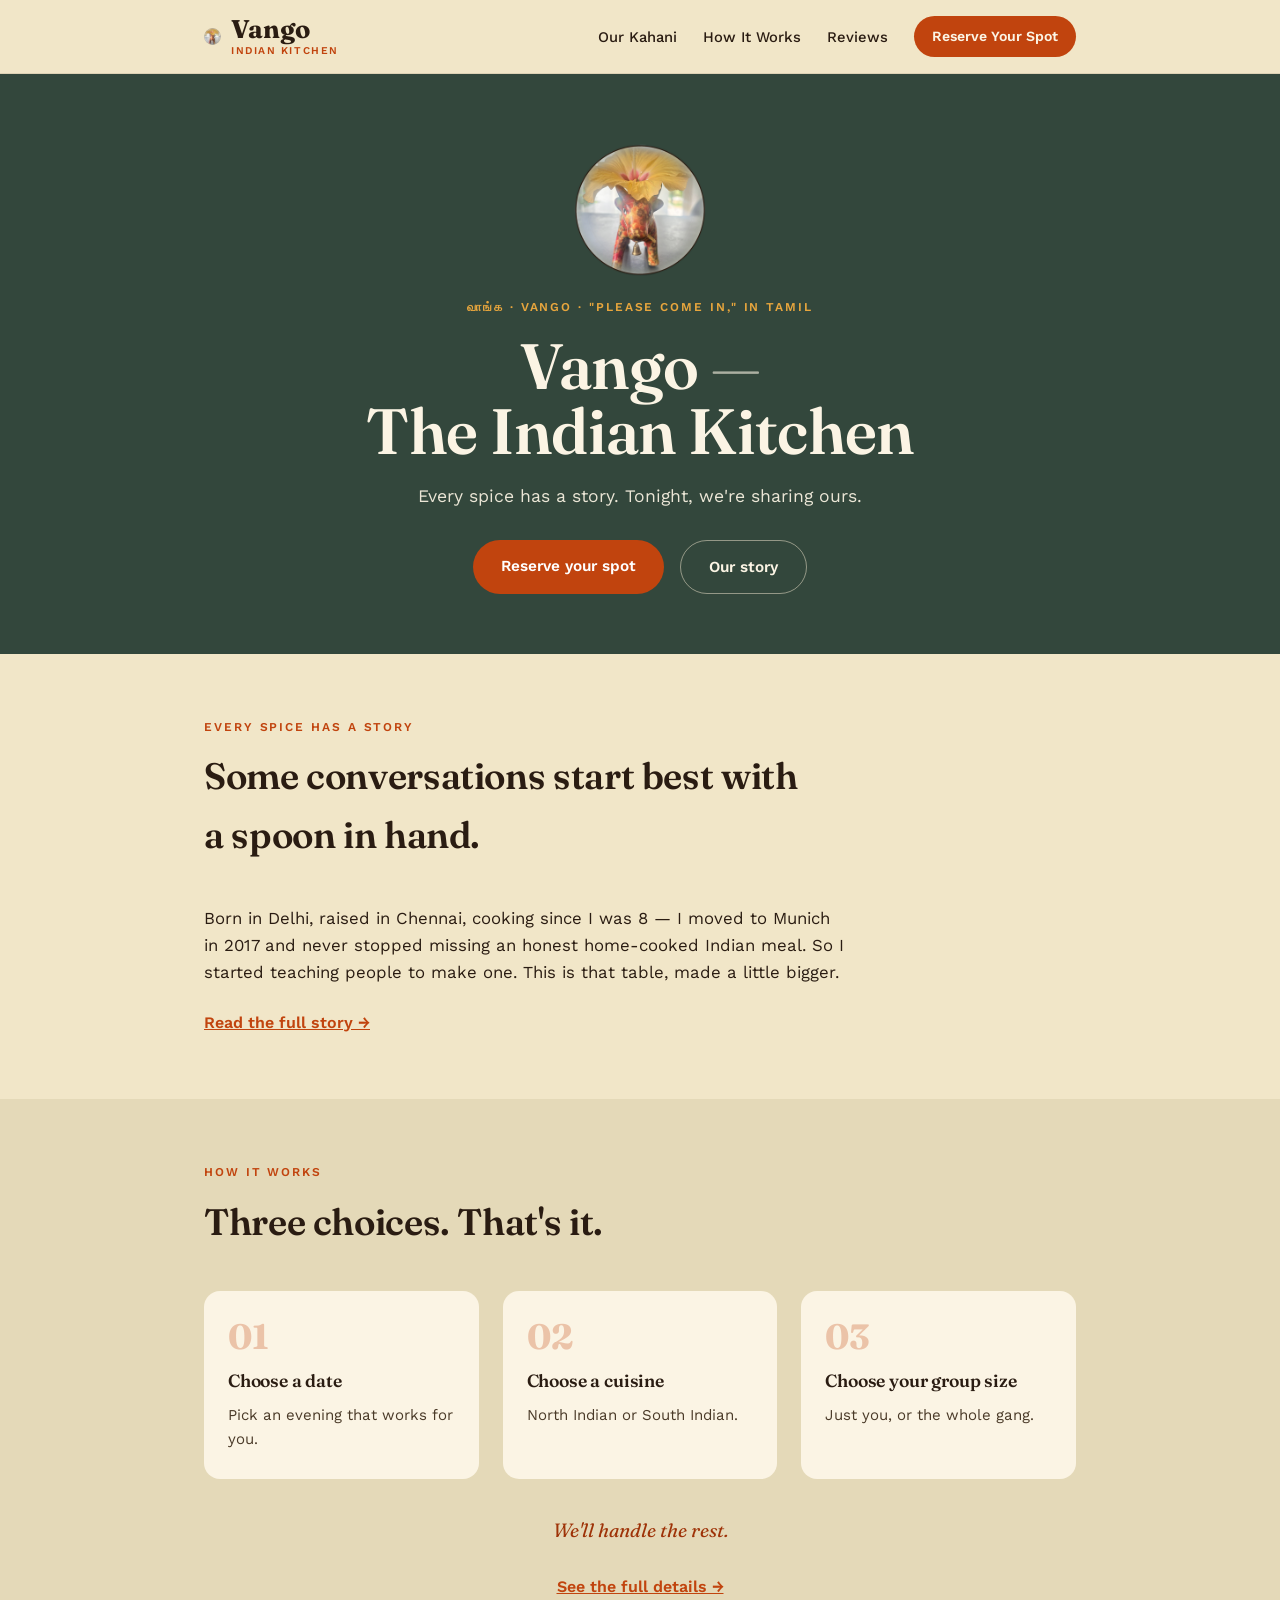
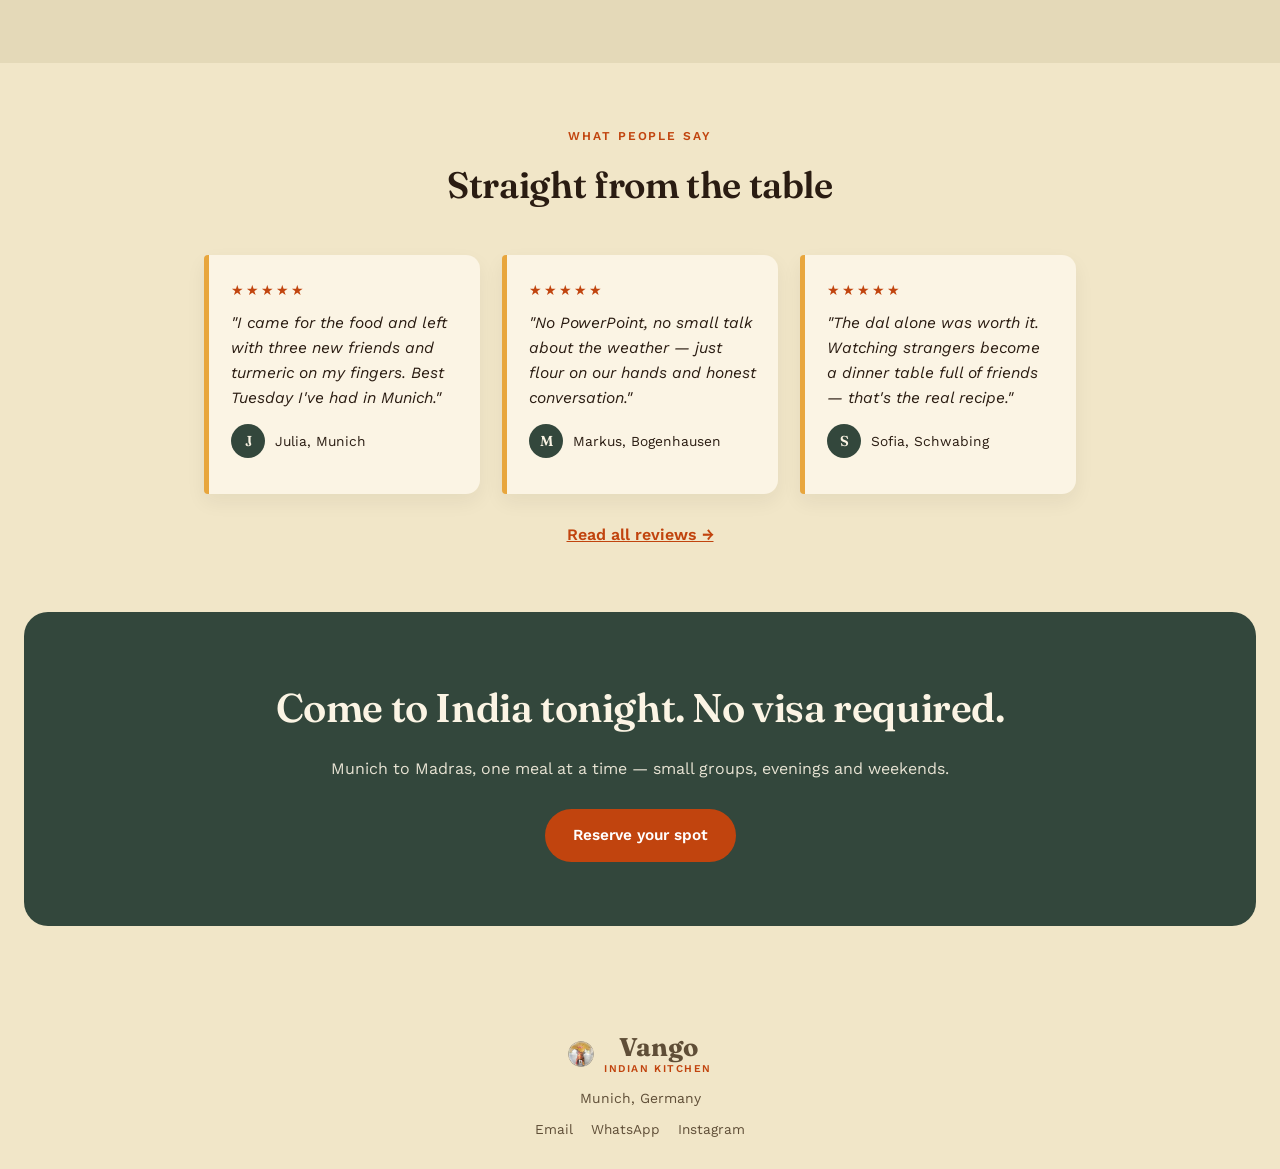
==== index.html @ e139f117 "Add files via upload" ====
<!DOCTYPE html>
<html lang="en">
<head>
<meta charset="UTF-8">
<meta name="viewport" content="width=device-width, initial-scale=1.0">
<title>Vango — The Indian Kitchen — Indian Cooking Workshops in Munich</title>
<meta name="description" content="Vango — The Indian Kitchen. A 3-4 course North or South Indian cooking workshop in Munich. Every spice has a story. Tonight, we're sharing ours.">
<link rel="preconnect" href="https://fonts.googleapis.com">
<link href="https://fonts.googleapis.com/css2?family=Fraunces:opsz,wght@9..144,300;9..144,500;9..144,600;9..144,700&family=Work+Sans:wght@400;500;600;700&display=swap" rel="stylesheet">
<link rel="stylesheet" href="style.css?v=3">
<style>
  .home-hero{background:var(--curry); color:var(--cream-soft); padding:70px 0 60px; text-align:center;}
  .home-hero .logo-mark{width:132px; height:132px; margin:0 auto 22px; border-radius:50%; object-fit:cover;}
  .home-hero h1{font-size:clamp(2.4rem,6vw,4rem); margin:16px 0 18px; line-height:1.02;}
  .home-hero h1 em{color:var(--marigold); font-style:normal;}
  .home-hero p.sub{max-width:520px; margin:0 auto 30px; font-size:1.1rem; opacity:0.92;}
  .home-hero .hero-ctas{display:flex; gap:16px; justify-content:center; flex-wrap:wrap;}
  .stat-line{display:flex; gap:0; justify-content:center; margin-top:44px; flex-wrap:wrap;}
</style>
</head>
<body>

<header>
  <nav class="wrap">
    <a href="index.html" class="logo">
      <img src="amuchi-logo.png?v=3" alt="Vango logo — Amuchi" style="width:17px;height:17px;border-radius:50%;object-fit:cover;display:block;">
      <span class="logo-text">Vango<em>Indian Kitchen</em></span>
    </a>
    <button class="menu-toggle" aria-label="Toggle menu">☰</button>
    <div class="nav-links">
      <ul>
        <li><a href="our-kahani.html">Our Kahani</a></li>
        <li><a href="how-it-works.html">How It Works</a></li>
        <li><a href="reviews.html">Reviews</a></li>
      </ul>
      <a class="nav-cta" href="reserve.html">Reserve Your Spot</a>
    </div>
  </nav>
</header>

<section class="home-hero">
  <div class="wrap">
    <img src="amuchi-logo.png?v=3" alt="Vango logo — Amuchi" class="logo-mark">
    <div class="eyebrow" style="color:var(--marigold);">வாங்க · Vango · "Please come in," in Tamil</div>
    <h1>Vango <span style="opacity:0.6; font-weight:400;">—</span><br>The Indian Kitchen</h1>
    <p class="sub">Every spice has a story. Tonight, we're sharing ours.</p>
    <div class="hero-ctas">
      <a class="btn btn-primary" href="reserve.html">Reserve your spot</a>
      <a class="btn btn-ghost light" href="our-kahani.html">Our story</a>
    </div>
  </div>
</section>

<section>
  <div class="wrap">
    <div class="section-head">
      <div class="eyebrow">Every spice has a story</div>
      <h2>Some conversations start best with a spoon in hand.</h2>
    </div>
    <p style="max-width:640px; font-size:1.05rem; margin-bottom:24px;">Born in Delhi, raised in Chennai, cooking since I was 8 — I moved to Munich in 2017 and never stopped missing an honest home-cooked Indian meal. So I started teaching people to make one. This is that table, made a little bigger.</p>
    <a href="our-kahani.html" style="font-weight:600; text-decoration:underline; color:var(--brick);">Read the full story →</a>
  </div>
</section>

<section style="background:var(--steel);">
  <div class="wrap">
    <div class="section-head">
      <div class="eyebrow">How It Works</div>
      <h2>Three choices. That's it.</h2>
    </div>
    <div class="steps">
      <div class="step"><div class="step-num">01</div><h3>Choose a date</h3><p>Pick an evening that works for you.</p></div>
      <div class="step"><div class="step-num">02</div><h3>Choose a cuisine</h3><p>North Indian or South Indian.</p></div>
      <div class="step"><div class="step-num">03</div><h3>Choose your group size</h3><p>Just you, or the whole gang.</p></div>
    </div>
    <p class="curious-line">We'll handle the rest.</p>
    <div style="text-align:center; margin-top:28px;">
      <a href="how-it-works.html" style="font-weight:600; text-decoration:underline; color:var(--brick);">See the full details →</a>
    </div>
  </div>
</section>

<section>
  <div class="wrap">
    <div class="section-head" style="margin:0 auto 40px; text-align:center;">
      <div class="eyebrow">What people say</div>
      <h2>Straight from the table</h2>
    </div>
    <div class="reviews-grid" id="reviewsPreview">
      <div class="review-card">
        <div class="stars">★★★★★</div>
        <p class="quote">"I came for the food and left with three new friends and turmeric on my fingers. Best Tuesday I've had in Munich."</p>
        <div class="review-who"><div class="avatar">J</div> Julia, Munich</div>
      </div>
      <div class="review-card">
        <div class="stars">★★★★★</div>
        <p class="quote">"No PowerPoint, no small talk about the weather — just flour on our hands and honest conversation."</p>
        <div class="review-who"><div class="avatar">M</div> Markus, Bogenhausen</div>
      </div>
      <div class="review-card">
        <div class="stars">★★★★★</div>
        <p class="quote">"The dal alone was worth it. Watching strangers become a dinner table full of friends — that's the real recipe."</p>
        <div class="review-who"><div class="avatar">S</div> Sofia, Schwabing</div>
      </div>
    </div>
    <div style="text-align:center; margin-top:28px;">
      <a href="reviews.html" style="font-weight:600; text-decoration:underline; color:var(--brick);">Read all reviews →</a>
    </div>
  </div>
</section>

<section style="background:var(--curry); color:var(--cream-soft); text-align:center; border-radius:24px; margin:0 24px 64px; padding:64px 24px;">
  <h2 style="font-size:clamp(1.8rem,4vw,2.5rem); margin-bottom:16px;">Come to India tonight. No visa required.</h2>
  <p style="opacity:0.9; margin-bottom:28px;">Munich to Madras, one meal at a time — small groups, evenings and weekends.</p>
  <a class="btn btn-primary" href="reserve.html">Reserve your spot</a>
</section>

<footer>
  <div class="wrap">
    <a href="index.html" class="logo" style="justify-content:center; display:inline-flex;">
      <img src="amuchi-logo.png?v=3" alt="Vango logo — Amuchi" style="width:26px;height:26px;border-radius:50%;">
      <span class="logo-text">Vango<em>Indian Kitchen</em></span>
    </a>
    <p>Munich, Germany</p>
    <div class="foot-links">
      <a href="mailto:deepika.iyer22@gmail.com">Email</a>
      <a href="https://wa.me/4915251748784" target="_blank" rel="noopener">WhatsApp</a>
      <a href="https://instagram.com/" target="_blank" rel="noopener">Instagram</a>
    </div>
  </div>
</footer>

<script src="supabase-config.js"></script>
</body>
</html>
---- style.css ----
:root{
  --paper:#F1E6C8;
  --ink:#2A1C12;
  --brick:#C1440E;
  --brick-dark:#9E3308;
  --curry:#33473C;
  --curry-dark:#233026;
  --marigold:#E8A63D;
  --steel:#E4D9B8;
  --cream-soft:#FBF4E4;
}
*{box-sizing:border-box; margin:0; padding:0;}
html{scroll-behavior:smooth;}
body{
  font-family:'Work Sans', sans-serif;
  background:var(--paper);
  color:var(--ink);
  line-height:1.6;
}
h1,h2,h3,.display{
  font-family:'Fraunces', serif;
  font-weight:600;
  letter-spacing:-0.01em;
}
a{color:inherit;}
img{max-width:100%; display:block;}
.wrap{max-width:920px; margin:0 auto; padding:0 24px;}
.eyebrow{
  text-transform:uppercase;
  letter-spacing:0.16em;
  font-size:0.75rem;
  font-weight:600;
  color:var(--brick);
}

/* ---------- Nav ---------- */
header{
  background:var(--paper);
  border-bottom:1px solid rgba(42,28,18,0.1);
}
nav.wrap{
  display:flex; align-items:center; justify-content:space-between;
  padding-top:16px; padding-bottom:16px;
}
.logo{
  font-family:'Fraunces', serif;
  font-size:1.6rem; font-weight:700;
  display:flex; align-items:center; gap:10px;
  text-decoration:none;
}
.logo svg, .logo img{width:17px; height:17px; border-radius:50%; object-fit:cover;}
.logo-text{display:flex; flex-direction:column; line-height:1.05;}
.logo-text em{
  font-style:normal; font-family:'Work Sans', sans-serif;
  font-size:0.65rem; font-weight:600;
  letter-spacing:0.15em; text-transform:uppercase;
  color:var(--brick); margin-top:3px;
}
nav ul{list-style:none; display:flex; gap:26px;}
nav ul li a{
  font-size:0.92rem; font-weight:500;
  text-decoration:none;
  border-bottom:2px solid transparent;
  padding-bottom:3px;
}
nav ul li a:hover, nav ul li a:focus-visible, nav ul li a.active{border-color:var(--brick);}
.nav-cta{
  background:var(--brick); color:var(--cream-soft) !important;
  padding:9px 18px; border-radius:100px;
  font-weight:600; font-size:0.88rem;
  text-decoration:none;
}
.nav-links{display:flex; align-items:center; gap:26px;}
.menu-toggle{display:none; background:none; border:none; font-size:1.6rem; cursor:pointer; color:var(--ink);}

/* ---------- Buttons ---------- */
.btn{
  display:inline-block;
  padding:14px 28px;
  border-radius:100px;
  font-weight:600;
  font-size:0.96rem;
  text-decoration:none;
  transition:transform 0.15s ease;
}
.btn:hover{transform:translateY(-2px);}
.btn-primary{background:var(--brick); color:#fff;}
.btn-ghost{background:transparent; border:1.5px solid var(--ink); color:var(--ink);}
.btn-ghost.light{border-color:rgba(246,233,210,0.5); color:var(--cream-soft);}

/* ---------- Page hero (simple, shared across inner pages) ---------- */
.page-hero{
  background:var(--curry); color:var(--cream-soft);
  padding:64px 0 56px;
}
.page-hero .eyebrow{color:var(--marigold);}
.page-hero h1{font-size:clamp(2rem,5vw,3rem); margin-top:12px;}
.page-hero p{max-width:560px; margin-top:14px; opacity:0.9; font-size:1.05rem;}

/* ---------- Sections ---------- */
section{padding:64px 0;}
.section-head{max-width:600px; margin-bottom:40px;}
.section-head h2{font-size:clamp(1.7rem,3.5vw,2.3rem); margin-top:10px;}

/* ---------- Cards (home nav cards) ---------- */
.card-grid{display:grid; grid-template-columns:repeat(4,1fr); gap:20px;}
.nav-card{
  background:var(--cream-soft); border-radius:14px; padding:26px 22px;
  text-decoration:none; color:var(--ink);
  border:1px solid rgba(42,28,18,0.08);
  transition:transform 0.15s ease;
}
.nav-card:hover{transform:translateY(-3px);}
.nav-card .eyebrow{margin-bottom:8px; display:block;}
.nav-card h3{font-size:1.15rem; margin-bottom:6px;}
.nav-card p{font-size:0.9rem; color:#5f4e37;}

/* ---------- Story text ---------- */
.story-text{max-width:680px;}
.story-text p{margin-bottom:18px; font-size:1.06rem;}
.story-text p.lede{font-size:1.25rem; font-family:'Fraunces', serif; font-weight:500; color:var(--brick-dark);}
.photo-frame{
  border-radius:14px; overflow:hidden; background:var(--steel);
  aspect-ratio:16/10; border:6px solid var(--cream-soft);
  margin-bottom:36px;
}
.photo-frame img{width:100%; height:100%; object-fit:cover;}
.photo-placeholder{
  width:100%; height:100%; display:flex; flex-direction:column;
  align-items:center; justify-content:center; gap:8px;
  color:#7a6a4f; text-align:center; padding:20px; font-size:0.9rem;
}
.signature-line{
  margin-top:22px; font-family:'Fraunces', serif; font-style:italic;
  font-size:1.05rem; color:var(--curry-dark);
}

/* ---------- Steps ---------- */
.steps{display:grid; grid-template-columns:repeat(3,1fr); gap:24px;}
.step{background:var(--cream-soft); border-radius:16px; padding:28px 24px;}
.step-num{
  font-family:'Fraunces', serif; font-size:2.2rem; font-weight:700;
  color:rgba(193,68,14,0.28); line-height:1; margin-bottom:12px;
}
.step h3{font-size:1.1rem; margin-bottom:8px;}
.step p{font-size:0.94rem; color:#4a3a28;}
.curious-line{
  margin-top:36px; font-family:'Fraunces', serif; font-style:italic;
  font-size:1.2rem; color:var(--brick-dark); text-align:center;
}

/* ---------- Menu region cards ---------- */
.regions{display:grid; grid-template-columns:1fr 1fr; gap:24px;}
.region-card{
  border-radius:16px; padding:30px 28px; color:var(--cream-soft);
}
.region-card.north{background:linear-gradient(160deg,#8C3A1D,#5C2711);}
.region-card.south{background:linear-gradient(160deg,#33473C,#1F2D25);}
.region-card .eyebrow{color:var(--marigold);}
.region-card h3{font-size:1.5rem; margin:8px 0 14px;}
.region-card ul{padding-left:18px; font-size:0.95rem; opacity:0.95;}
.region-card ul li{margin-bottom:6px;}
.region-card .served-with{margin-top:14px; font-size:0.85rem; opacity:0.8; font-style:italic;}

/* ---------- Forms ---------- */
.form-card{
  background:var(--cream-soft); border-radius:18px; padding:38px 34px;
  max-width:640px; margin:0 auto;
  box-shadow:0 10px 24px rgba(42,28,18,0.06);
}
form{display:flex; flex-direction:column; gap:14px;}
form label{font-size:0.85rem; font-weight:600; margin-bottom:-8px;}
form input, form select, form textarea{
  padding:13px 15px; border-radius:10px;
  border:1px solid rgba(42,28,18,0.18);
  background:#fff; font-family:'Work Sans', sans-serif; font-size:0.95rem;
  color:var(--ink);
}
.radio-row{display:flex; gap:14px; flex-wrap:wrap;}
.radio-option{
  flex:1; min-width:140px;
  border:1.5px solid rgba(42,28,18,0.18); border-radius:10px;
  padding:12px 14px; cursor:pointer; font-size:0.92rem;
  display:flex; align-items:center; gap:8px;
}
.radio-option:has(input:checked){border-color:var(--brick); background:rgba(193,68,14,0.06);}
form button[type="submit"]{
  margin-top:6px; background:var(--brick); color:#fff; border:none;
  padding:15px; border-radius:10px; font-weight:700; font-size:1rem; cursor:pointer;
}
form button[type="submit"]:hover{background:var(--brick-dark);}
.form-note{font-size:0.8rem; color:#7a6a4f;}

/* ---------- Reviews ---------- */
.review-stats{
  display:flex; gap:36px; margin-bottom:40px; flex-wrap:wrap;
}
.stat{}
.stat .num{font-family:'Fraunces', serif; font-size:2.4rem; font-weight:700; color:var(--brick);}
.stat .label{font-size:0.85rem; color:#5f4e37;}
.reviews-grid{display:grid; grid-template-columns:repeat(3,1fr); gap:22px;}
.review-card{
  background:var(--cream-soft); border-radius:4px 14px 14px 4px;
  border-left:5px solid var(--marigold); padding:24px 22px;
  box-shadow:0 8px 20px rgba(42,28,18,0.06);
  display:flex; flex-direction:column;
}
.review-card p.quote{font-size:0.98rem; margin-bottom:14px; font-style:italic; flex-grow:1;}
.review-who{display:flex; align-items:center; gap:10px; font-size:0.86rem; margin-bottom:12px;}
.avatar{
  width:34px; height:34px; border-radius:50%;
  background:var(--curry); color:var(--cream-soft);
  display:flex; align-items:center; justify-content:center;
  font-family:'Fraunces', serif; font-weight:600; font-size:0.9rem;
}
.stars{color:var(--brick); letter-spacing:2px; margin-bottom:8px; font-size:0.88rem;}
.copy-btn{
  align-self:flex-start; background:none; border:1px solid rgba(42,28,18,0.2);
  border-radius:100px; padding:6px 14px; font-size:0.78rem; cursor:pointer;
  color:var(--ink);
}
.copy-btn:hover{border-color:var(--brick); color:var(--brick);}
.review-form-wrap{
  max-width:560px; margin:56px auto 0; background:var(--cream-soft);
  border-radius:16px; padding:32px 30px; box-shadow:0 10px 24px rgba(42,28,18,0.06);
}
.review-form-wrap h3{font-size:1.15rem; margin-bottom:16px;}
.review-form-row{display:flex; gap:12px;}
.review-form select{width:120px;}
.check-row{display:flex; align-items:flex-start; gap:8px; font-size:0.85rem;}
.check-row input{width:auto; margin-top:3px;}

/* ---------- Footer ---------- */
footer{padding:44px 0 28px; text-align:center; color:#5f4e37; font-size:0.87rem;}
footer .logo{justify-content:center; margin-bottom:12px;}
footer .foot-links{margin-top:10px; display:flex; gap:18px; justify-content:center;}
footer .foot-links a{text-decoration:none; font-size:0.85rem;}
footer .foot-links a:hover{color:var(--brick);}

@media (max-width:860px){
  .card-grid{grid-template-columns:1fr 1fr;}
  .steps{grid-template-columns:1fr;}
  .regions{grid-template-columns:1fr;}
  .reviews-grid{grid-template-columns:1fr;}
  .nav-links{
    position:fixed; top:63px; left:0; right:0;
    background:var(--paper);
    flex-direction:column; align-items:flex-start;
    padding:20px 24px; gap:16px;
    border-bottom:1px solid rgba(42,28,18,0.1);
    transform:translateY(-140%);
    transition:transform 0.25s ease;
    z-index:40;
  }
  .nav-links.open{transform:translateY(0);}
  nav ul{flex-direction:column; gap:14px;}
  .menu-toggle{display:block;}
}
@media (max-width:600px){
  .card-grid{grid-template-columns:1fr;}
  .review-form-row{flex-direction:column;}
}
@media (prefers-reduced-motion: reduce){
  html{scroll-behavior:auto;}
}
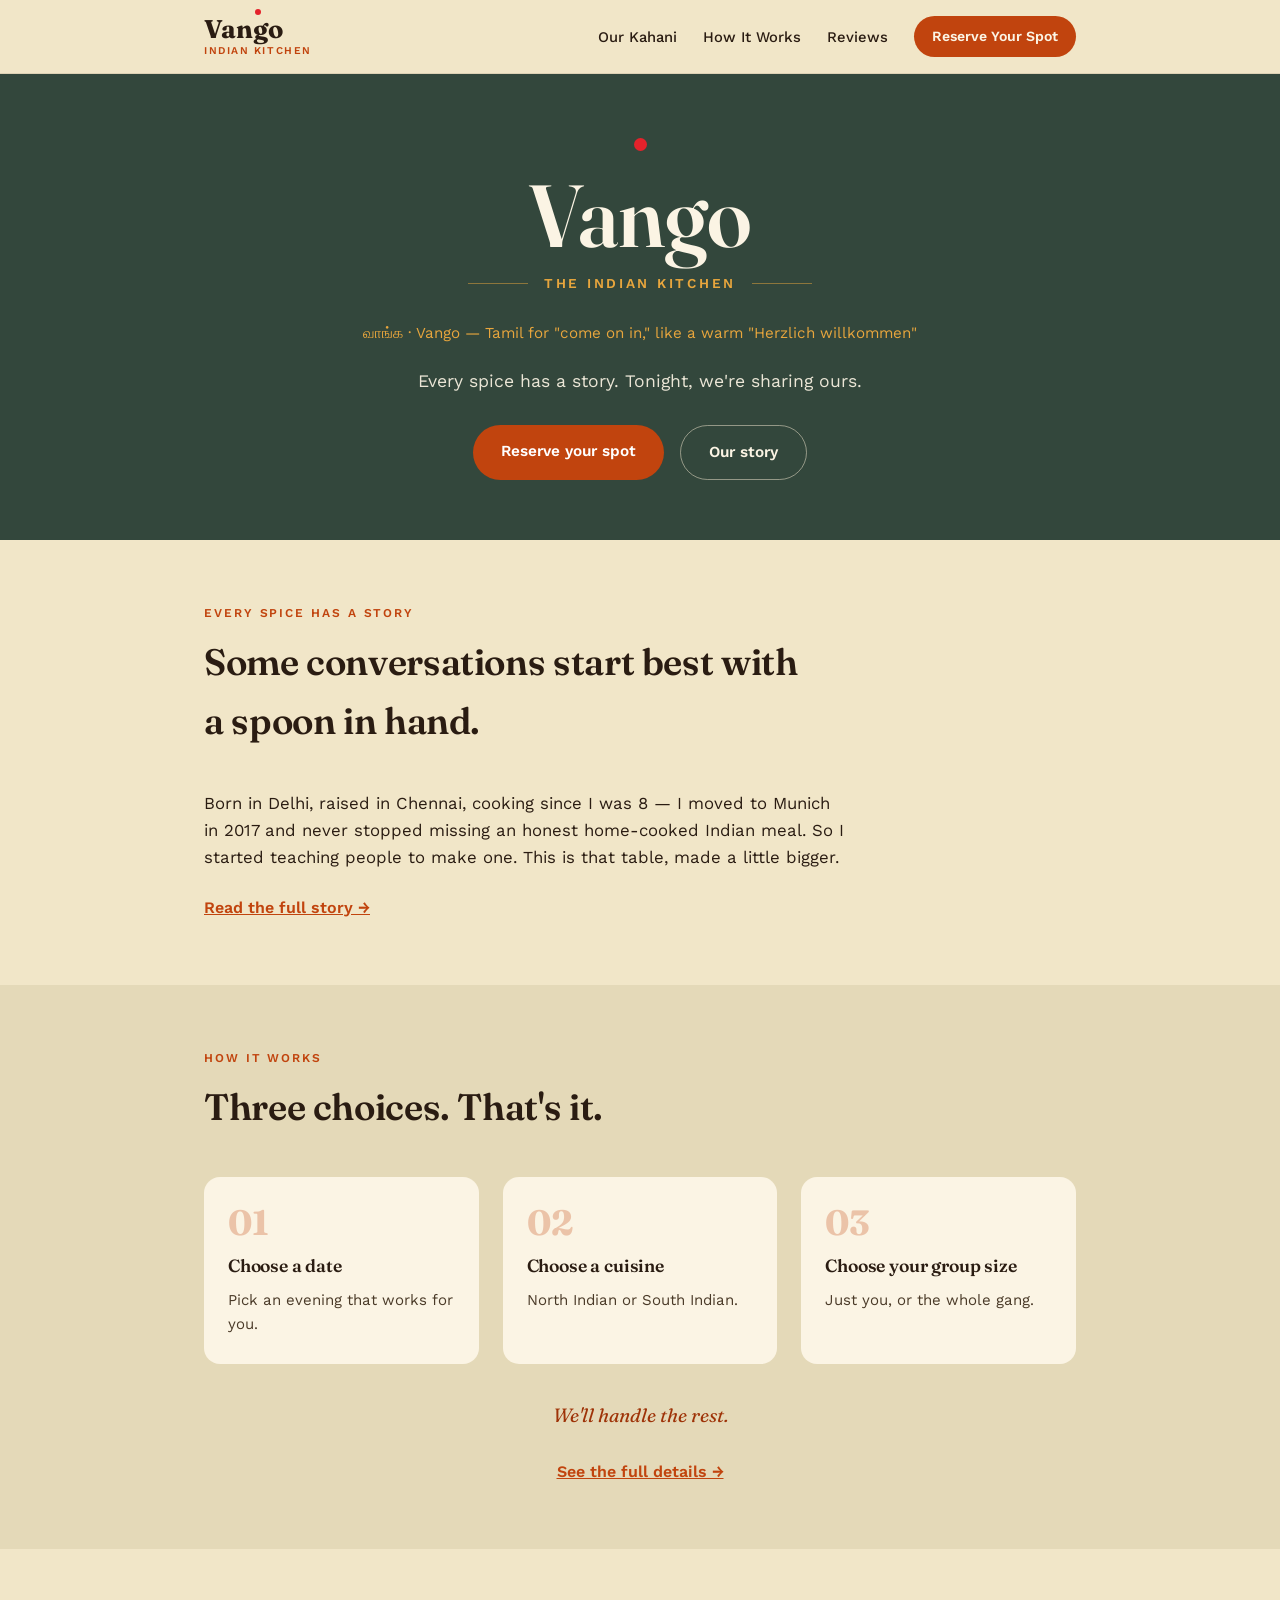
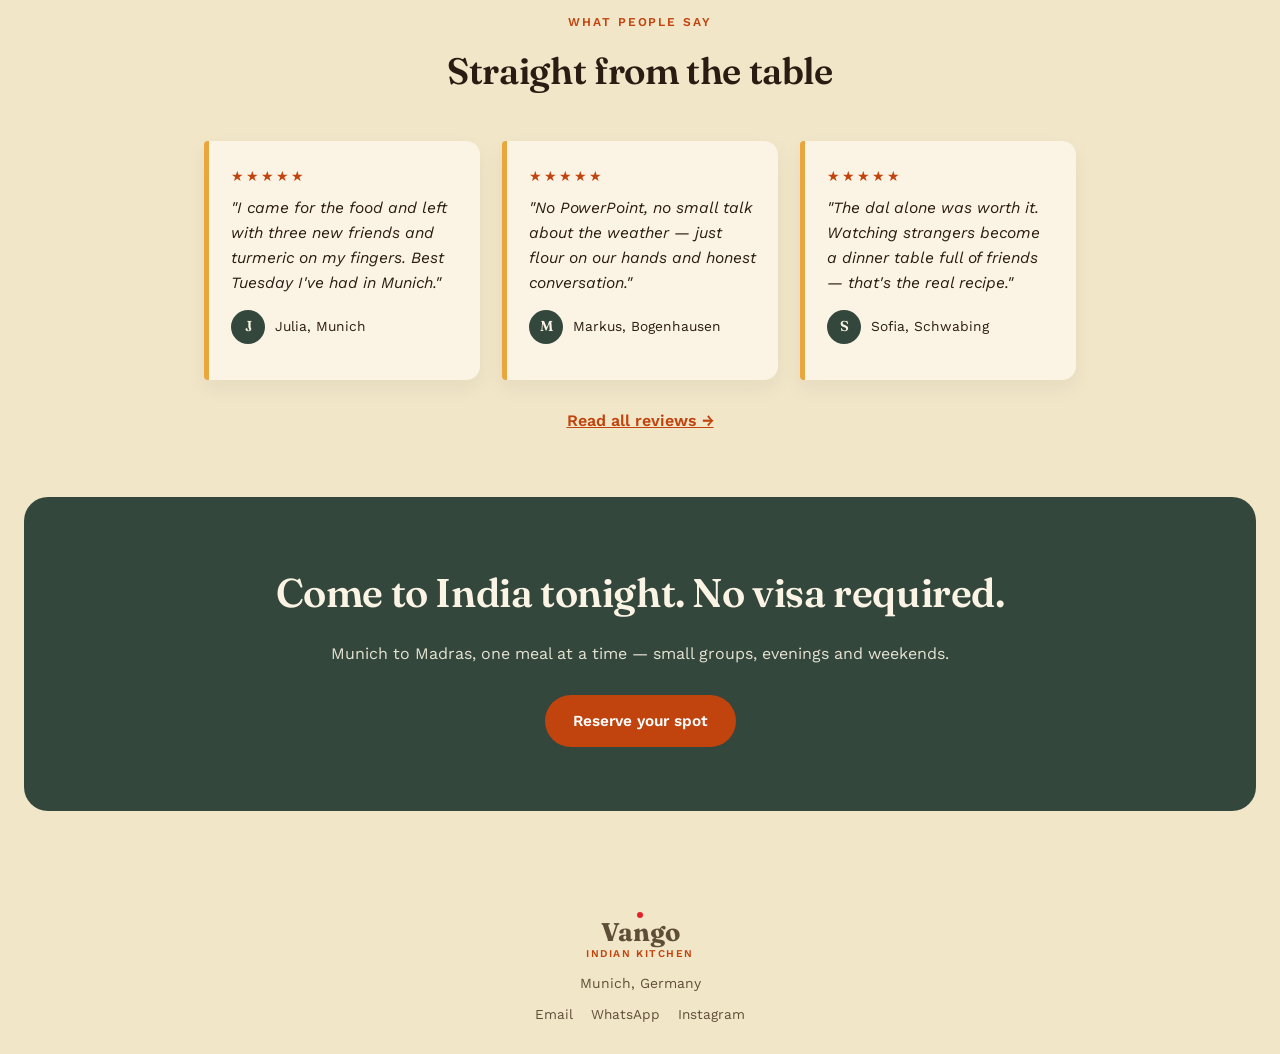
==== commit 6781b069: "Add files via upload" ====
--- a/index.html
+++ b/index.html
@@ -7,23 +7,29 @@
 <meta name="description" content="Vango — The Indian Kitchen. A 3-4 course North or South Indian cooking workshop in Munich. Every spice has a story. Tonight, we're sharing ours.">
 <link rel="preconnect" href="https://fonts.googleapis.com">
 <link href="https://fonts.googleapis.com/css2?family=Fraunces:opsz,wght@9..144,300;9..144,500;9..144,600;9..144,700&family=Work+Sans:wght@400;500;600;700&display=swap" rel="stylesheet">
-<link rel="stylesheet" href="style.css?v=3">
+<link rel="stylesheet" href="style.css?v=5">
 <style>
-  .home-hero{background:var(--curry); color:var(--cream-soft); padding:70px 0 60px; text-align:center;}
-  .home-hero .logo-mark{width:132px; height:132px; margin:0 auto 22px; border-radius:50%; object-fit:cover;}
-  .home-hero h1{font-size:clamp(2.4rem,6vw,4rem); margin:16px 0 18px; line-height:1.02;}
-  .home-hero h1 em{color:var(--marigold); font-style:normal;}
+  .home-hero{background:var(--curry); color:var(--cream-soft); padding:64px 0 60px; text-align:center;}
+  .home-hero .brand-dot{width:13px; height:13px; border-radius:50%; background:#E4222B; margin:0 auto 20px;}
+  .home-hero .brandname{font-size:clamp(3.2rem,9vw,5.5rem); line-height:1; margin-bottom:14px;}
+  .home-hero .brand-rule{display:flex; align-items:center; justify-content:center; gap:16px; margin-bottom:26px;}
+  .home-hero .brand-rule span{
+    font-size:0.85rem; font-weight:600; letter-spacing:0.2em; text-transform:uppercase;
+    color:var(--marigold);
+  }
+  .home-hero .brand-rule::before, .home-hero .brand-rule::after{
+    content:""; height:1px; width:60px; background:rgba(232,166,61,0.5);
+  }
+  .home-hero .tamil-note{color:var(--marigold); font-size:0.95rem; margin-bottom:22px;}
   .home-hero p.sub{max-width:520px; margin:0 auto 30px; font-size:1.1rem; opacity:0.92;}
   .home-hero .hero-ctas{display:flex; gap:16px; justify-content:center; flex-wrap:wrap;}
   .stat-line{display:flex; gap:0; justify-content:center; margin-top:44px; flex-wrap:wrap;}
 </style>
-</head>
-<body>
+</head><body>
 
 <header>
   <nav class="wrap">
     <a href="index.html" class="logo">
-      <img src="amuchi-logo.png?v=3" alt="Vango logo — Amuchi" style="width:17px;height:17px;border-radius:50%;object-fit:cover;display:block;">
       <span class="logo-text">Vango<em>Indian Kitchen</em></span>
     </a>
     <button class="menu-toggle" aria-label="Toggle menu">☰</button>
@@ -40,9 +46,10 @@
 
 <section class="home-hero">
   <div class="wrap">
-    <img src="amuchi-logo.png?v=3" alt="Vango logo — Amuchi" class="logo-mark">
-    <div class="eyebrow" style="color:var(--marigold);">வாங்க · Vango · "Please come in," in Tamil</div>
-    <h1>Vango <span style="opacity:0.6; font-weight:400;">—</span><br>The Indian Kitchen</h1>
+    <div class="brand-dot"></div>
+    <h1 class="brandname">Vango</h1>
+    <div class="brand-rule"><span>The Indian Kitchen</span></div>
+    <div class="tamil-note">வாங்க · Vango — Tamil for "come on in," like a warm "Herzlich willkommen"</div>
     <p class="sub">Every spice has a story. Tonight, we're sharing ours.</p>
     <div class="hero-ctas">
       <a class="btn btn-primary" href="reserve.html">Reserve your spot</a>
@@ -118,7 +125,6 @@
 <footer>
   <div class="wrap">
     <a href="index.html" class="logo" style="justify-content:center; display:inline-flex;">
-      <img src="amuchi-logo.png?v=3" alt="Vango logo — Amuchi" style="width:26px;height:26px;border-radius:50%;">
       <span class="logo-text">Vango<em>Indian Kitchen</em></span>
     </a>
     <p>Munich, Germany</p>
--- a/style.css
+++ b/style.css
@@ -47,8 +47,12 @@
   font-size:1.6rem; font-weight:700;
   display:flex; align-items:center; gap:10px;
   text-decoration:none;
-}
-.logo svg, .logo img{width:17px; height:17px; border-radius:50%; object-fit:cover;}
+  position:relative;
+}
+.logo::before{
+  content:""; position:absolute; top:-7px; left:50%; transform:translateX(-50%);
+  width:6px; height:6px; border-radius:50%; background:#E4222B;
+}
 .logo-text{display:flex; flex-direction:column; line-height:1.05;}
 .logo-text em{
   font-style:normal; font-family:'Work Sans', sans-serif;
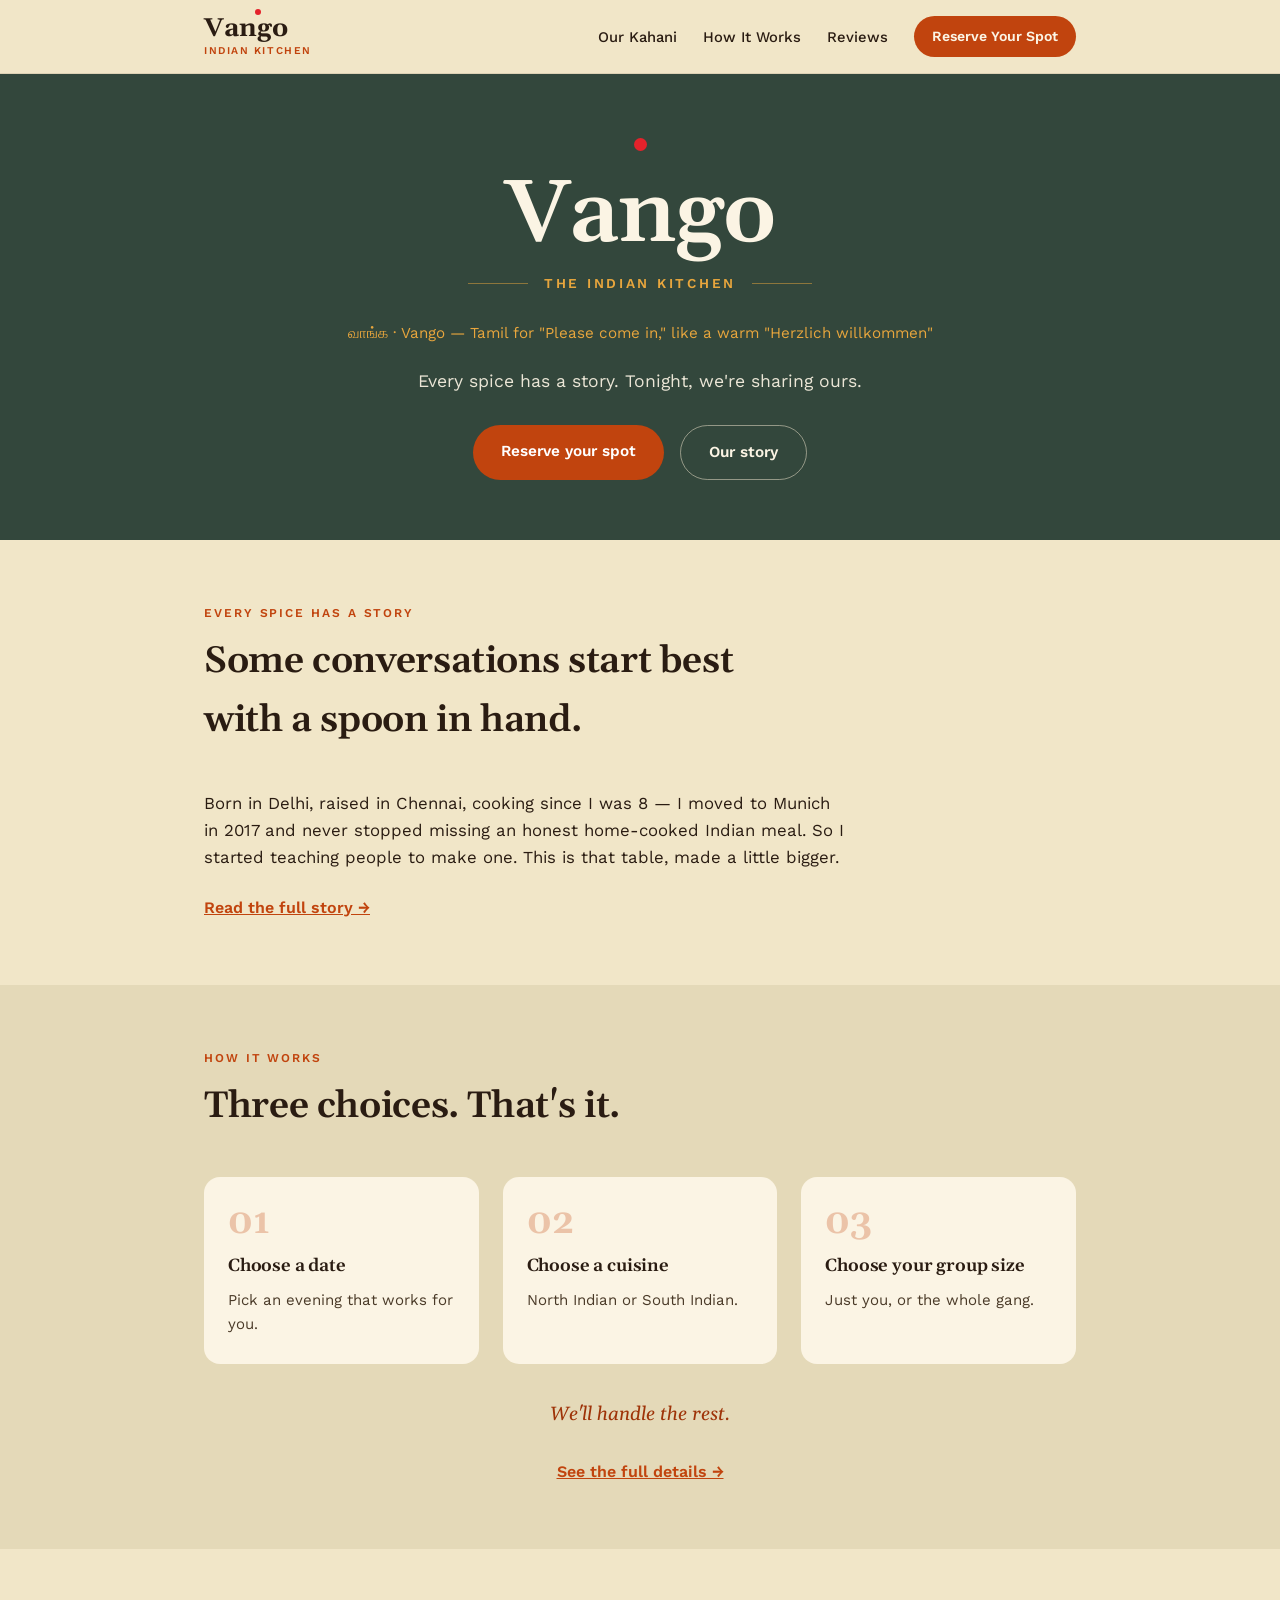
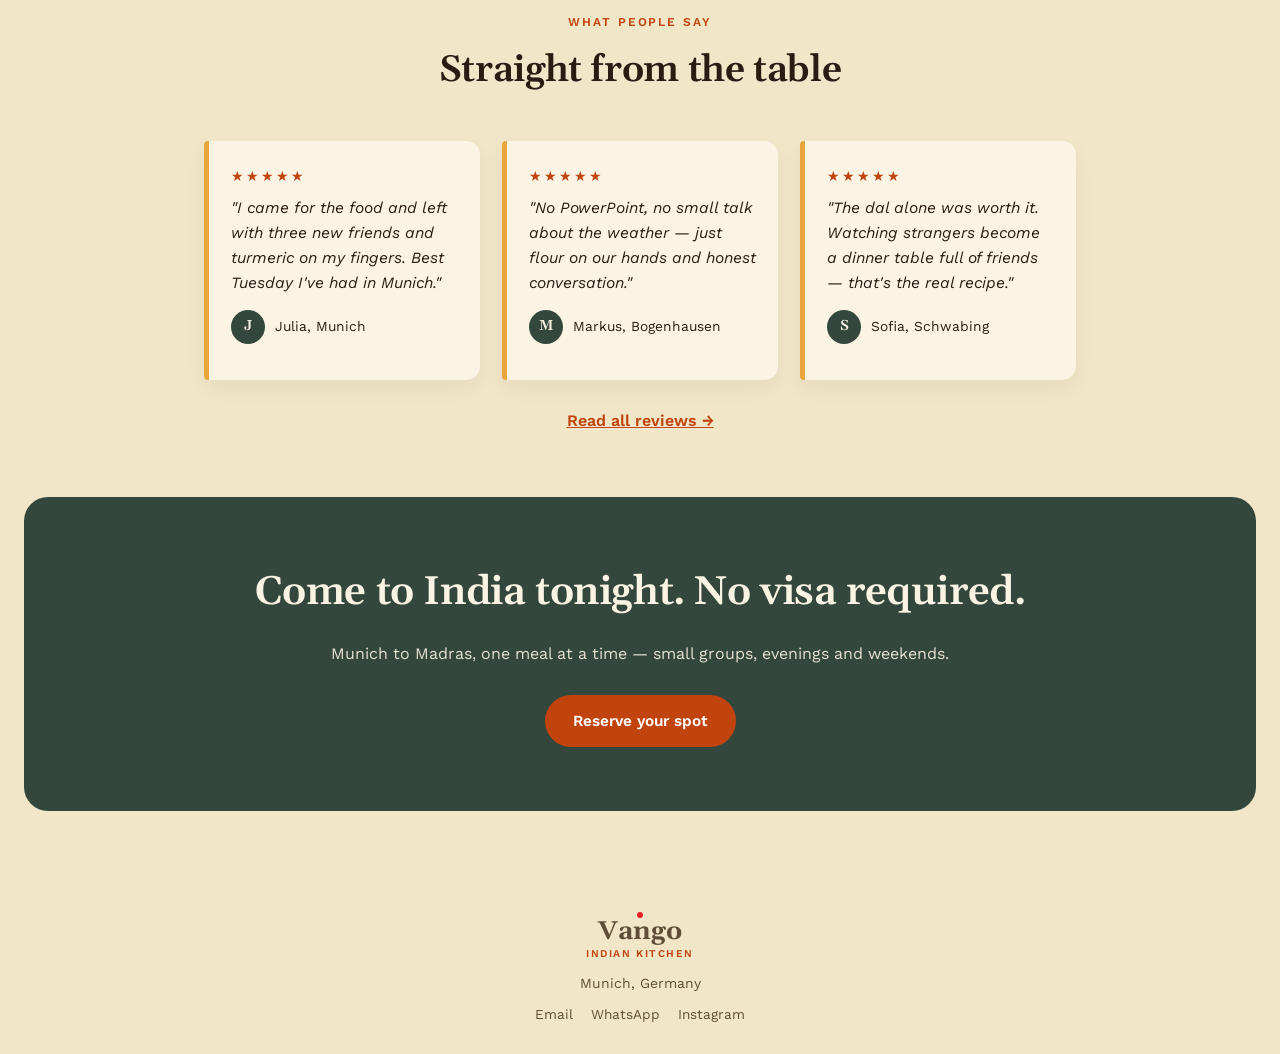
==== commit 3e482f4f: "Add files via upload" ====
--- a/index.html
+++ b/index.html
@@ -6,8 +6,8 @@
 <title>Vango — The Indian Kitchen — Indian Cooking Workshops in Munich</title>
 <meta name="description" content="Vango — The Indian Kitchen. A 3-4 course North or South Indian cooking workshop in Munich. Every spice has a story. Tonight, we're sharing ours.">
 <link rel="preconnect" href="https://fonts.googleapis.com">
-<link href="https://fonts.googleapis.com/css2?family=Fraunces:opsz,wght@9..144,300;9..144,500;9..144,600;9..144,700&family=Work+Sans:wght@400;500;600;700&display=swap" rel="stylesheet">
-<link rel="stylesheet" href="style.css?v=5">
+<link href="https://fonts.googleapis.com/css2?family=Gelasio:ital,wght@0,400;0,500;0,600;0,700;1,400&family=Work+Sans:wght@400;500;600;700&display=swap" rel="stylesheet">
+<link rel="stylesheet" href="style.css?v=6">
 <style>
   .home-hero{background:var(--curry); color:var(--cream-soft); padding:64px 0 60px; text-align:center;}
   .home-hero .brand-dot{width:13px; height:13px; border-radius:50%; background:#E4222B; margin:0 auto 20px;}
@@ -30,7 +30,7 @@
 <header>
   <nav class="wrap">
     <a href="index.html" class="logo">
-      <span class="logo-text">Vango<em>Indian Kitchen</em></span>
+      <span class="logo-text"><span class="v-name">Vango</span><em>Indian Kitchen</em></span>
     </a>
     <button class="menu-toggle" aria-label="Toggle menu">☰</button>
     <div class="nav-links">
@@ -49,7 +49,7 @@
     <div class="brand-dot"></div>
     <h1 class="brandname">Vango</h1>
     <div class="brand-rule"><span>The Indian Kitchen</span></div>
-    <div class="tamil-note">வாங்க · Vango — Tamil for "come on in," like a warm "Herzlich willkommen"</div>
+    <div class="tamil-note">வாங்க · Vango — Tamil for "Please come in," like a warm "Herzlich willkommen"</div>
     <p class="sub">Every spice has a story. Tonight, we're sharing ours.</p>
     <div class="hero-ctas">
       <a class="btn btn-primary" href="reserve.html">Reserve your spot</a>
@@ -125,7 +125,7 @@
 <footer>
   <div class="wrap">
     <a href="index.html" class="logo" style="justify-content:center; display:inline-flex;">
-      <span class="logo-text">Vango<em>Indian Kitchen</em></span>
+      <span class="logo-text"><span class="v-name">Vango</span><em>Indian Kitchen</em></span>
     </a>
     <p>Munich, Germany</p>
     <div class="foot-links">
--- a/style.css
+++ b/style.css
@@ -18,7 +18,7 @@
   line-height:1.6;
 }
 h1,h2,h3,.display{
-  font-family:'Fraunces', serif;
+  font-family:'Gelasio', Georgia, serif;
   font-weight:600;
   letter-spacing:-0.01em;
 }
@@ -43,13 +43,13 @@
   padding-top:16px; padding-bottom:16px;
 }
 .logo{
-  font-family:'Fraunces', serif;
+  font-family:'Gelasio', Georgia, serif;
   font-size:1.6rem; font-weight:700;
   display:flex; align-items:center; gap:10px;
   text-decoration:none;
-  position:relative;
-}
-.logo::before{
+}
+.v-name{position:relative; display:inline-block;}
+.v-name::before{
   content:""; position:absolute; top:-7px; left:50%; transform:translateX(-50%);
   width:6px; height:6px; border-radius:50%; background:#E4222B;
 }
@@ -122,7 +122,7 @@
 /* ---------- Story text ---------- */
 .story-text{max-width:680px;}
 .story-text p{margin-bottom:18px; font-size:1.06rem;}
-.story-text p.lede{font-size:1.25rem; font-family:'Fraunces', serif; font-weight:500; color:var(--brick-dark);}
+.story-text p.lede{font-size:1.25rem; font-family:'Gelasio', Georgia, serif; font-weight:500; color:var(--brick-dark);}
 .photo-frame{
   border-radius:14px; overflow:hidden; background:var(--steel);
   aspect-ratio:16/10; border:6px solid var(--cream-soft);
@@ -135,7 +135,7 @@
   color:#7a6a4f; text-align:center; padding:20px; font-size:0.9rem;
 }
 .signature-line{
-  margin-top:22px; font-family:'Fraunces', serif; font-style:italic;
+  margin-top:22px; font-family:'Gelasio', Georgia, serif; font-style:italic;
   font-size:1.05rem; color:var(--curry-dark);
 }
 
@@ -143,13 +143,13 @@
 .steps{display:grid; grid-template-columns:repeat(3,1fr); gap:24px;}
 .step{background:var(--cream-soft); border-radius:16px; padding:28px 24px;}
 .step-num{
-  font-family:'Fraunces', serif; font-size:2.2rem; font-weight:700;
+  font-family:'Gelasio', Georgia, serif; font-size:2.2rem; font-weight:700;
   color:rgba(193,68,14,0.28); line-height:1; margin-bottom:12px;
 }
 .step h3{font-size:1.1rem; margin-bottom:8px;}
 .step p{font-size:0.94rem; color:#4a3a28;}
 .curious-line{
-  margin-top:36px; font-family:'Fraunces', serif; font-style:italic;
+  margin-top:36px; font-family:'Gelasio', Georgia, serif; font-style:italic;
   font-size:1.2rem; color:var(--brick-dark); text-align:center;
 }
 
@@ -200,7 +200,7 @@
   display:flex; gap:36px; margin-bottom:40px; flex-wrap:wrap;
 }
 .stat{}
-.stat .num{font-family:'Fraunces', serif; font-size:2.4rem; font-weight:700; color:var(--brick);}
+.stat .num{font-family:'Gelasio', Georgia, serif; font-size:2.4rem; font-weight:700; color:var(--brick);}
 .stat .label{font-size:0.85rem; color:#5f4e37;}
 .reviews-grid{display:grid; grid-template-columns:repeat(3,1fr); gap:22px;}
 .review-card{
@@ -215,7 +215,7 @@
   width:34px; height:34px; border-radius:50%;
   background:var(--curry); color:var(--cream-soft);
   display:flex; align-items:center; justify-content:center;
-  font-family:'Fraunces', serif; font-weight:600; font-size:0.9rem;
+  font-family:'Gelasio', Georgia, serif; font-weight:600; font-size:0.9rem;
 }
 .stars{color:var(--brick); letter-spacing:2px; margin-bottom:8px; font-size:0.88rem;}
 .copy-btn{
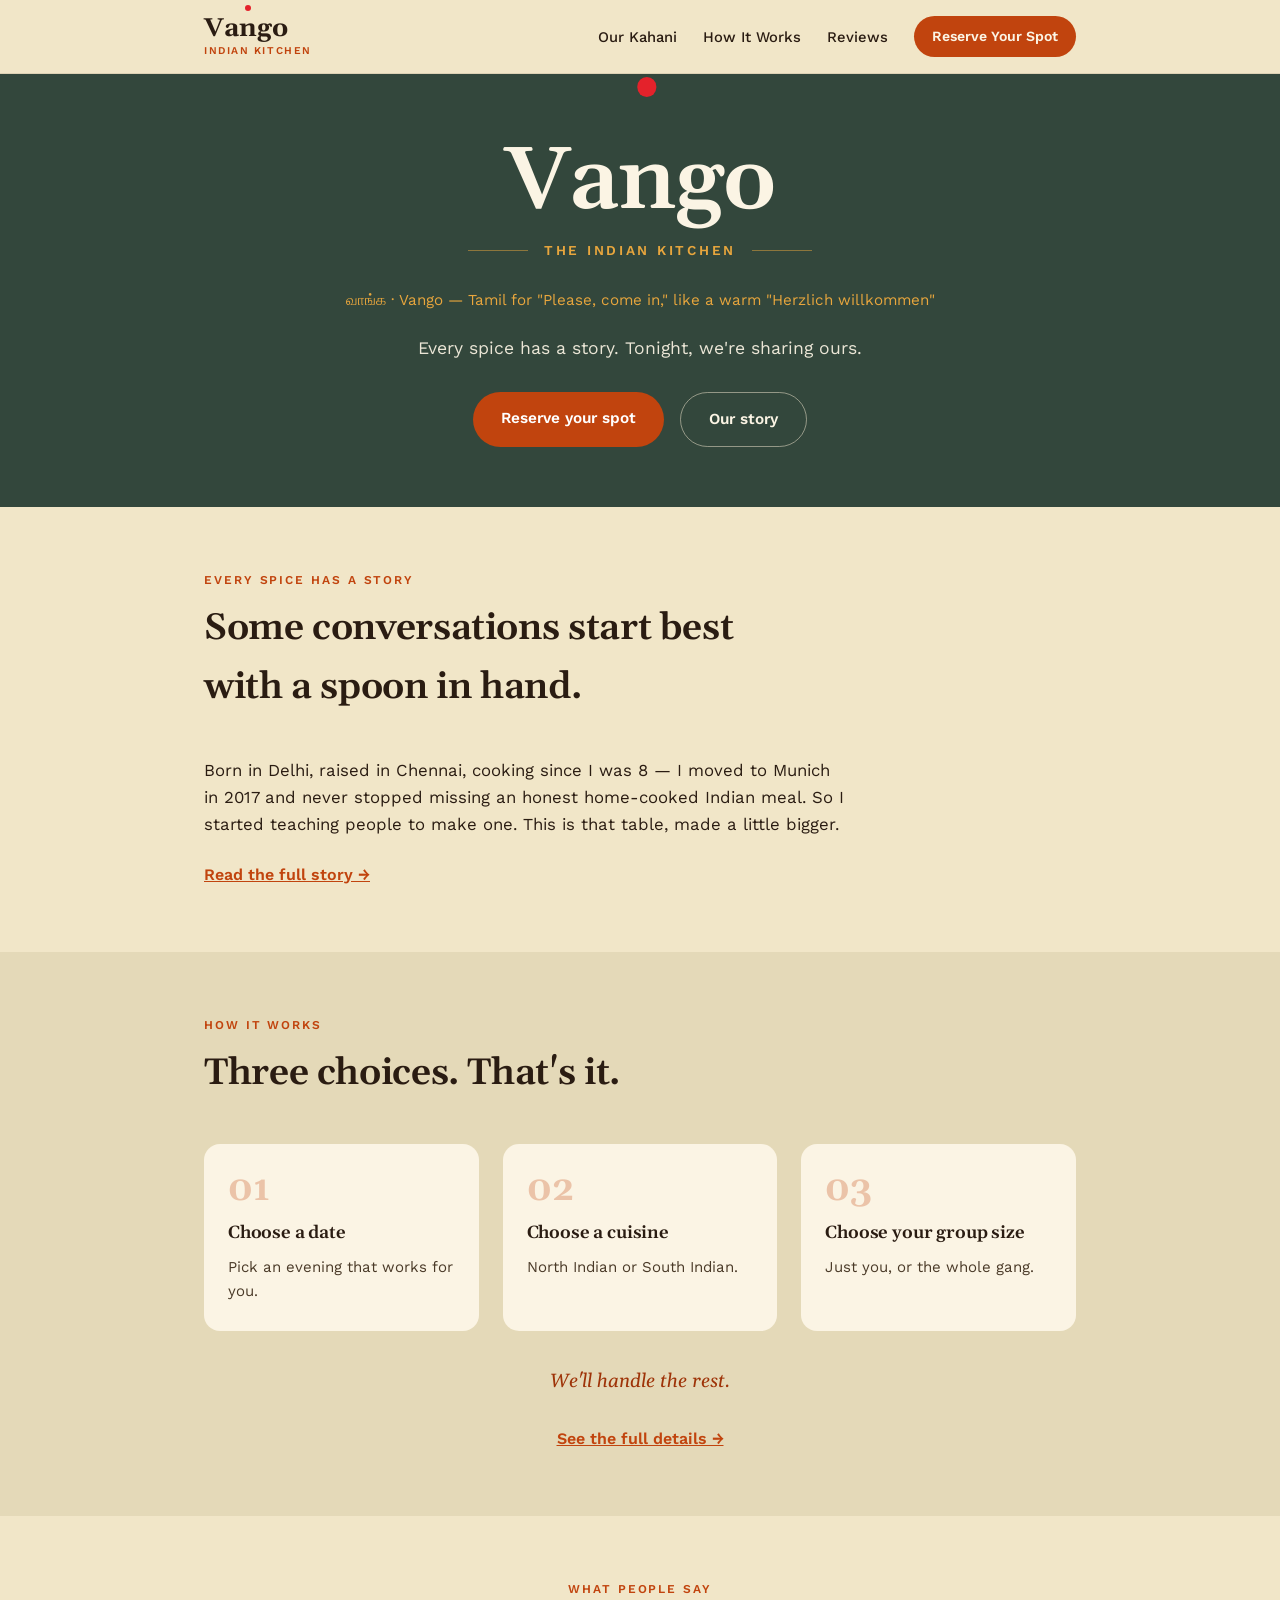
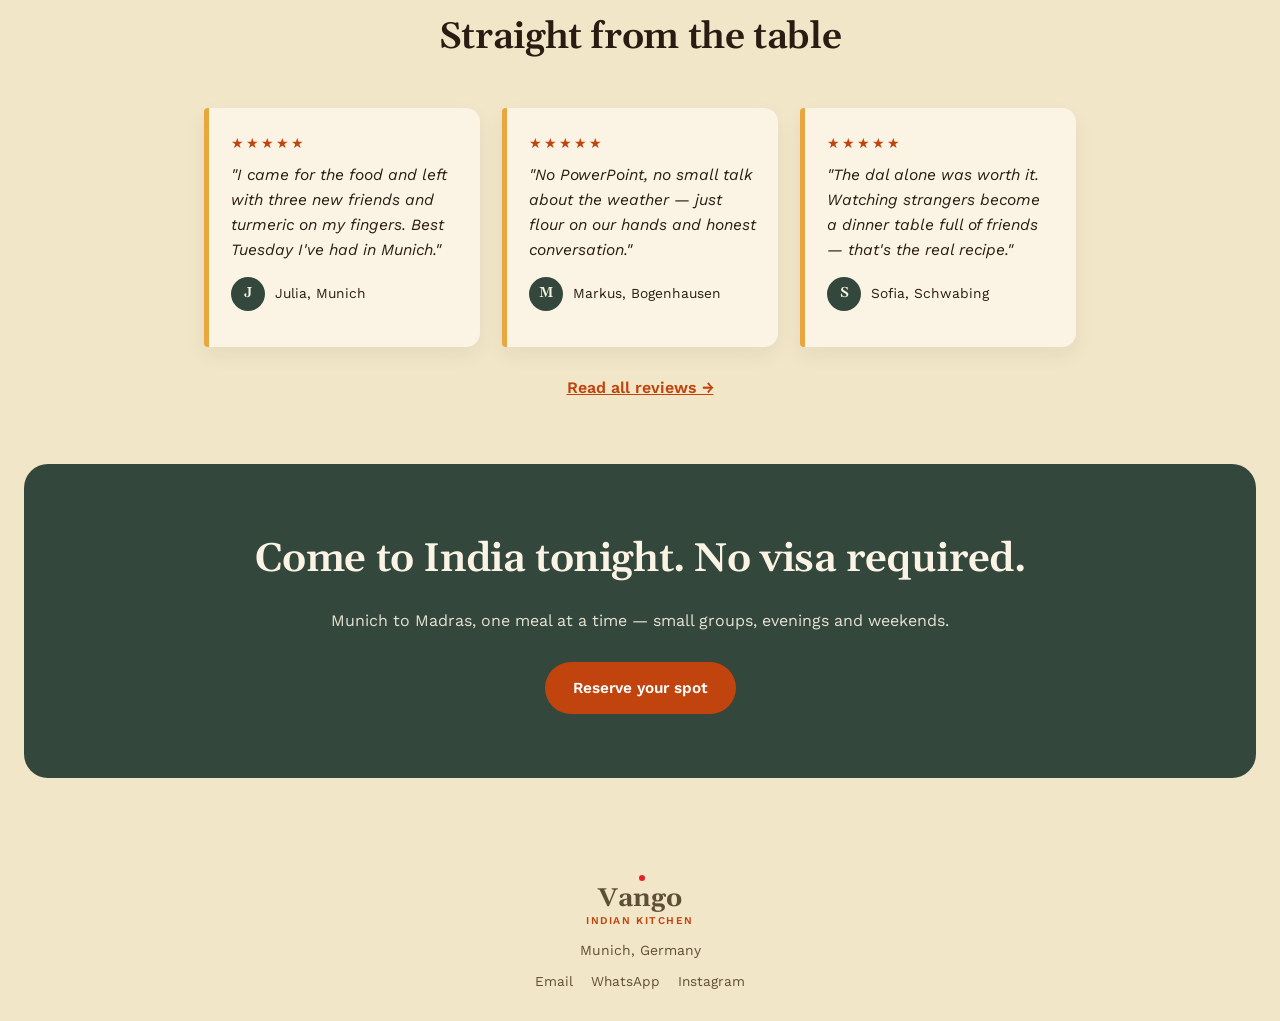
==== commit eeb712f0: "Add files via upload" ====
--- a/index.html
+++ b/index.html
@@ -7,11 +7,15 @@
 <meta name="description" content="Vango — The Indian Kitchen. A 3-4 course North or South Indian cooking workshop in Munich. Every spice has a story. Tonight, we're sharing ours.">
 <link rel="preconnect" href="https://fonts.googleapis.com">
 <link href="https://fonts.googleapis.com/css2?family=Gelasio:ital,wght@0,400;0,500;0,600;0,700;1,400&family=Work+Sans:wght@400;500;600;700&display=swap" rel="stylesheet">
-<link rel="stylesheet" href="style.css?v=6">
+<link rel="stylesheet" href="style.css?v=7">
 <style>
   .home-hero{background:var(--curry); color:var(--cream-soft); padding:64px 0 60px; text-align:center;}
-  .home-hero .brand-dot{width:13px; height:13px; border-radius:50%; background:#E4222B; margin:0 auto 20px;}
-  .home-hero .brandname{font-size:clamp(3.2rem,9vw,5.5rem); line-height:1; margin-bottom:14px;}
+  .home-hero .brandname{font-size:clamp(3.2rem,9vw,5.5rem); line-height:1; margin-bottom:14px; position:relative;}
+  .home-hero .n-anchor{position:relative;}
+  .home-hero .n-anchor::before{
+    content:""; position:absolute; top:-0.55em; left:50%; transform:translateX(-50%);
+    width:0.22em; height:0.22em; border-radius:50%; background:#E4222B;
+  }
   .home-hero .brand-rule{display:flex; align-items:center; justify-content:center; gap:16px; margin-bottom:26px;}
   .home-hero .brand-rule span{
     font-size:0.85rem; font-weight:600; letter-spacing:0.2em; text-transform:uppercase;
@@ -30,7 +34,7 @@
 <header>
   <nav class="wrap">
     <a href="index.html" class="logo">
-      <span class="logo-text"><span class="v-name">Vango</span><em>Indian Kitchen</em></span>
+      <span class="logo-text"><span class="v-name">Va<span class="n-anchor">n</span>go</span><em>Indian Kitchen</em></span>
     </a>
     <button class="menu-toggle" aria-label="Toggle menu">☰</button>
     <div class="nav-links">
@@ -46,10 +50,9 @@
 
 <section class="home-hero">
   <div class="wrap">
-    <div class="brand-dot"></div>
-    <h1 class="brandname">Vango</h1>
+    <h1 class="brandname">Va<span class="n-anchor">n</span>go</h1>
     <div class="brand-rule"><span>The Indian Kitchen</span></div>
-    <div class="tamil-note">வாங்க · Vango — Tamil for "Please come in," like a warm "Herzlich willkommen"</div>
+    <div class="tamil-note">வாங்க · Vango — Tamil for "Please, come in," like a warm "Herzlich willkommen"</div>
     <p class="sub">Every spice has a story. Tonight, we're sharing ours.</p>
     <div class="hero-ctas">
       <a class="btn btn-primary" href="reserve.html">Reserve your spot</a>
@@ -125,7 +128,7 @@
 <footer>
   <div class="wrap">
     <a href="index.html" class="logo" style="justify-content:center; display:inline-flex;">
-      <span class="logo-text"><span class="v-name">Vango</span><em>Indian Kitchen</em></span>
+      <span class="logo-text"><span class="v-name">Va<span class="n-anchor">n</span>go</span><em>Indian Kitchen</em></span>
     </a>
     <p>Munich, Germany</p>
     <div class="foot-links">
--- a/style.css
+++ b/style.css
@@ -49,7 +49,8 @@
   text-decoration:none;
 }
 .v-name{position:relative; display:inline-block;}
-.v-name::before{
+.n-anchor{position:relative;}
+.n-anchor::before{
   content:""; position:absolute; top:-7px; left:50%; transform:translateX(-50%);
   width:6px; height:6px; border-radius:50%; background:#E4222B;
 }
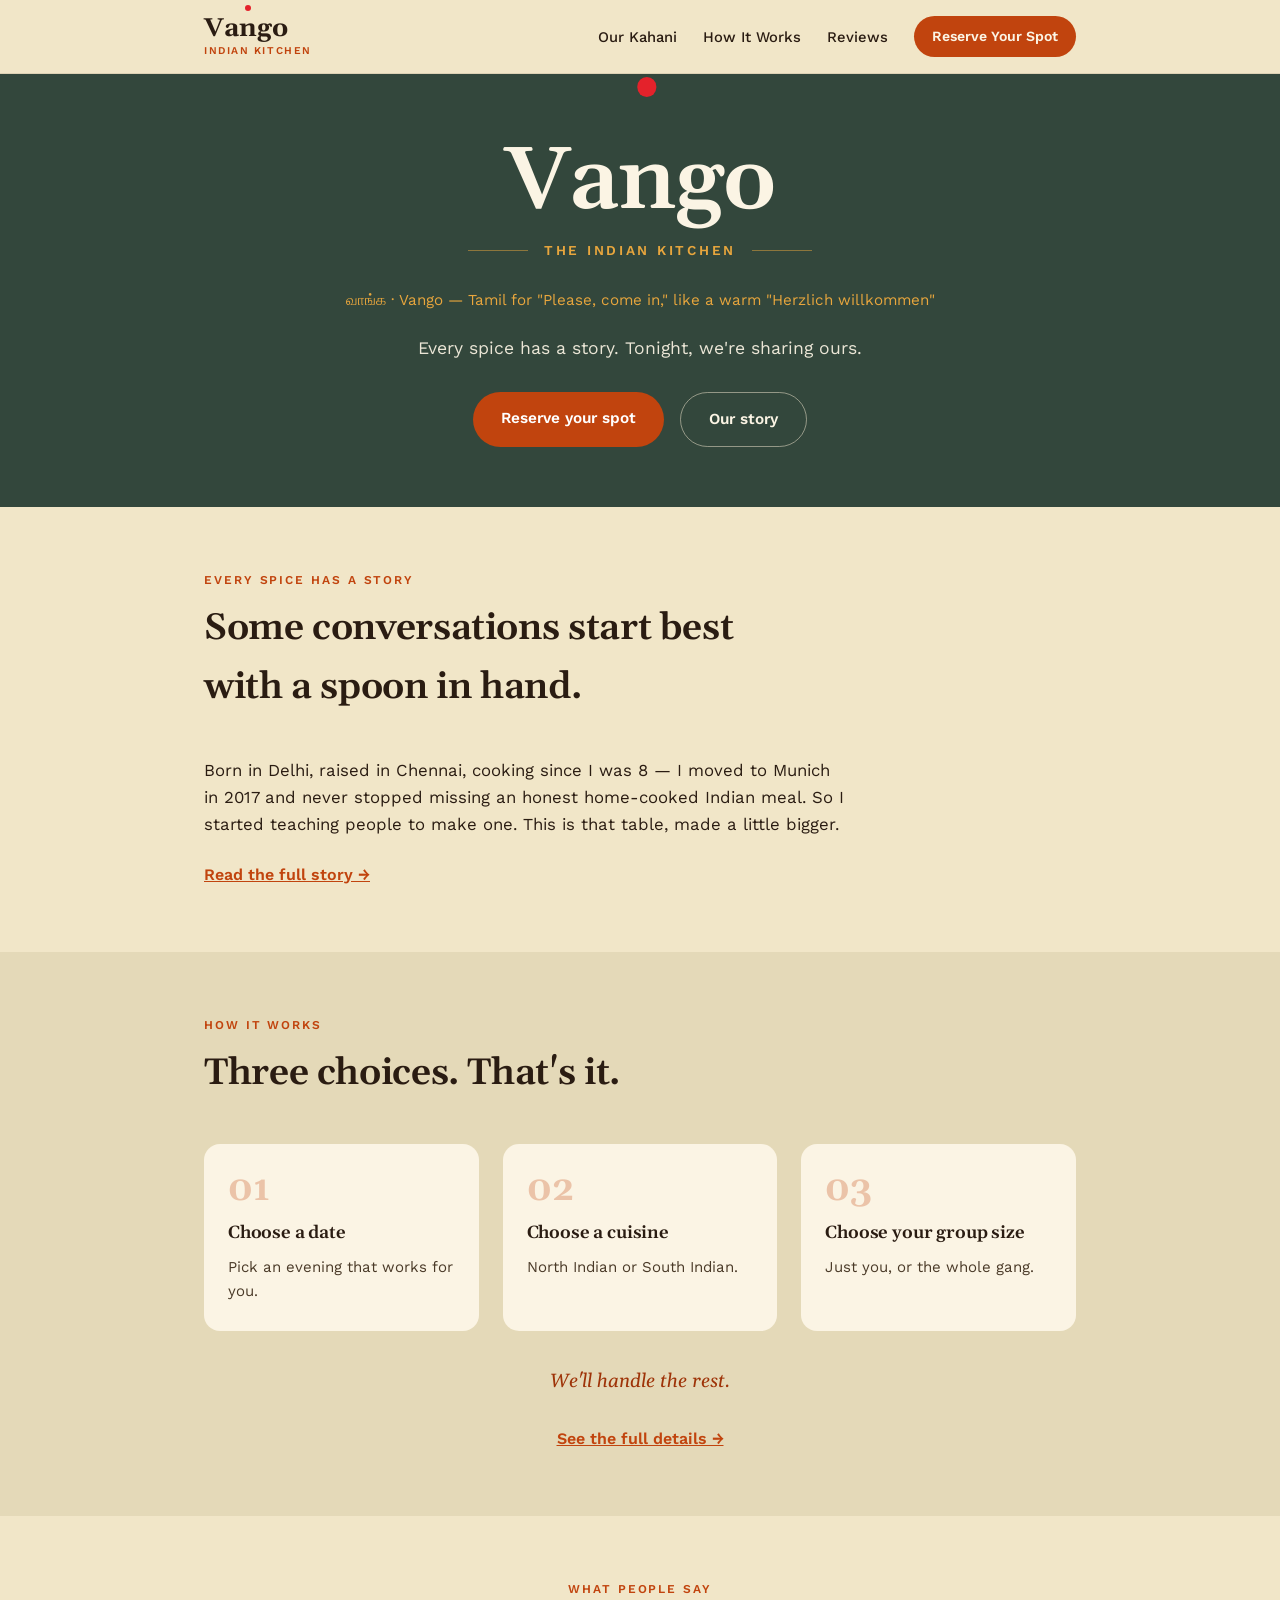
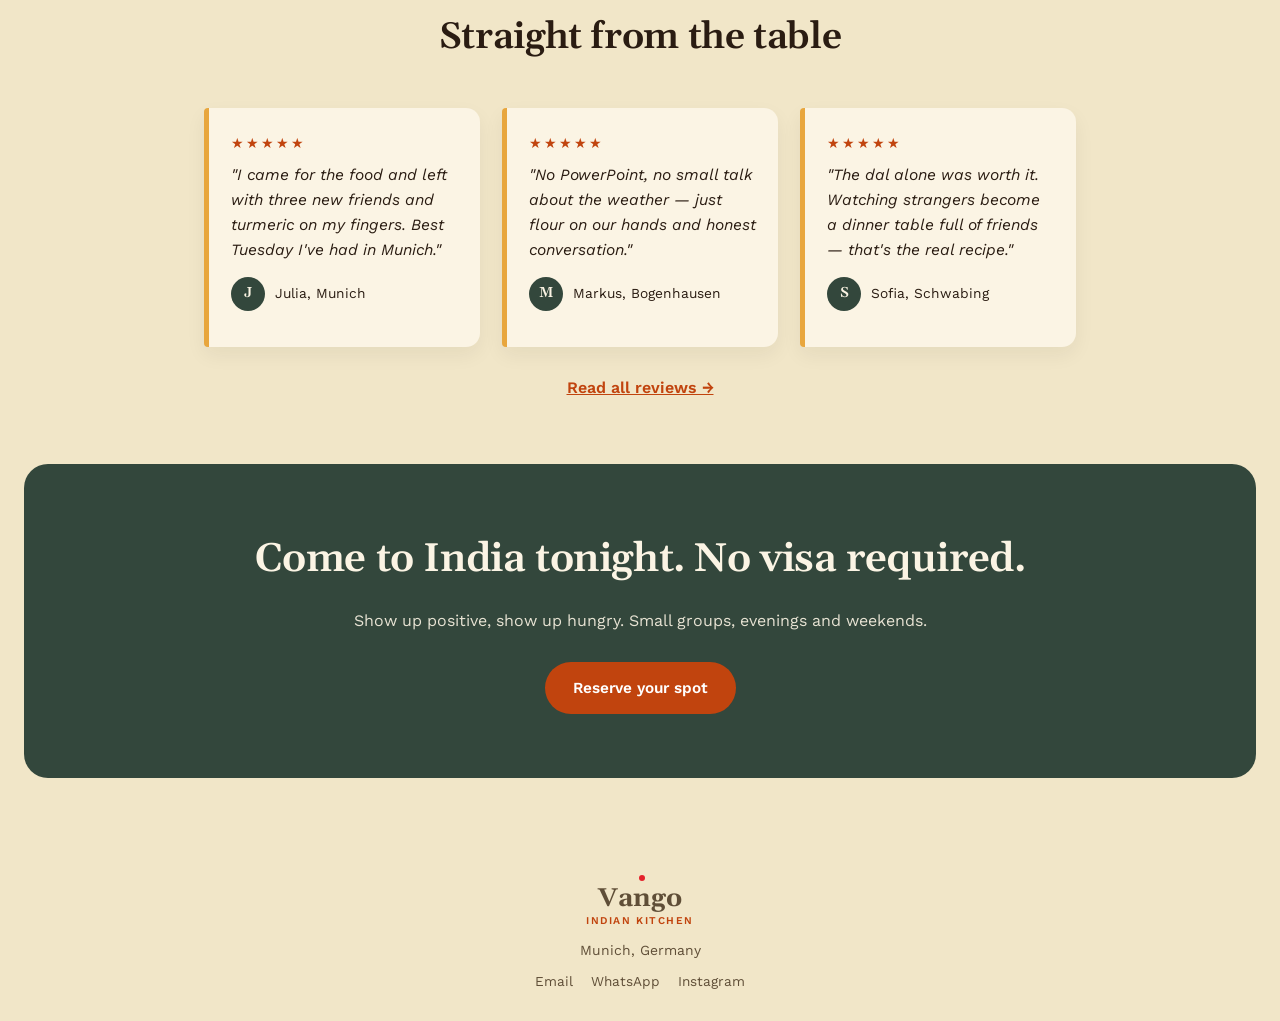
==== commit 797676cd: "Add files via upload" ====
--- a/index.html
+++ b/index.html
@@ -121,7 +121,7 @@
 
 <section style="background:var(--curry); color:var(--cream-soft); text-align:center; border-radius:24px; margin:0 24px 64px; padding:64px 24px;">
   <h2 style="font-size:clamp(1.8rem,4vw,2.5rem); margin-bottom:16px;">Come to India tonight. No visa required.</h2>
-  <p style="opacity:0.9; margin-bottom:28px;">Munich to Madras, one meal at a time — small groups, evenings and weekends.</p>
+  <p style="opacity:0.9; margin-bottom:28px;">Show up positive, show up hungry. Small groups, evenings and weekends.</p>
   <a class="btn btn-primary" href="reserve.html">Reserve your spot</a>
 </section>
 
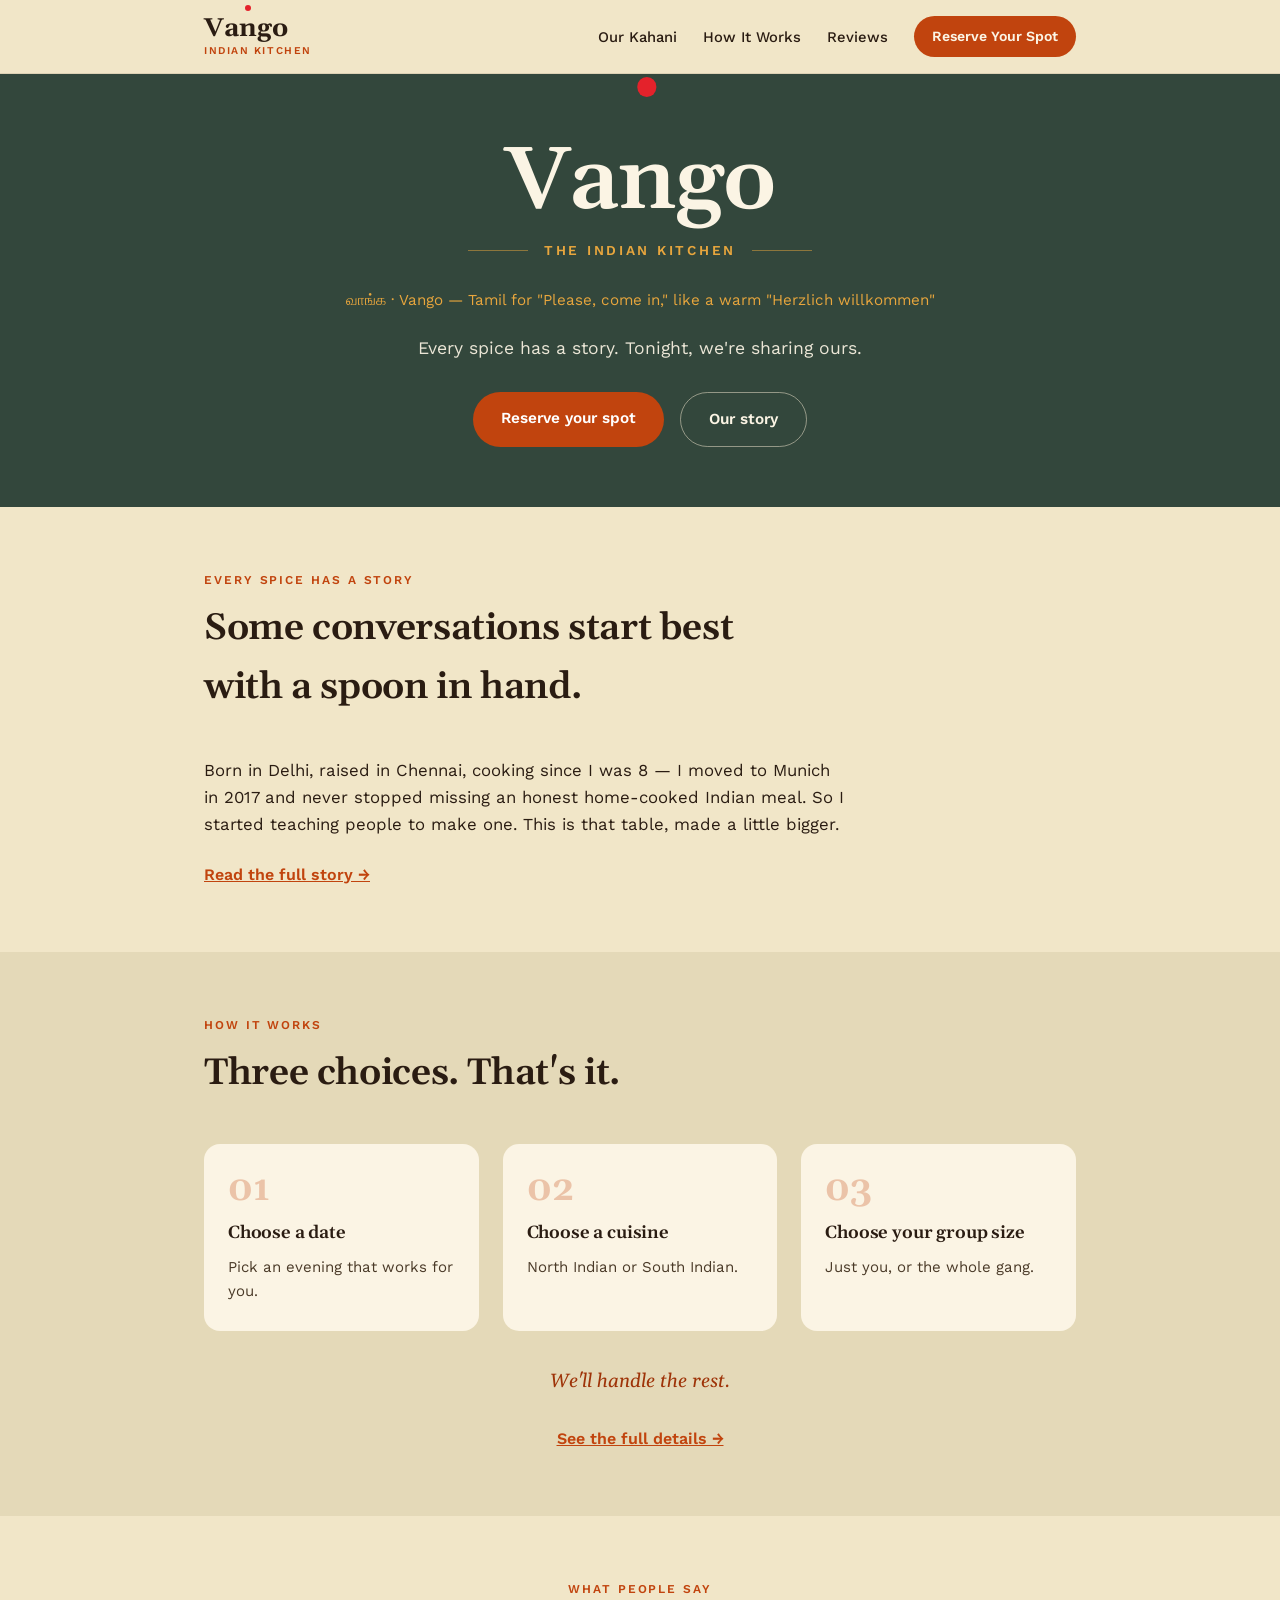
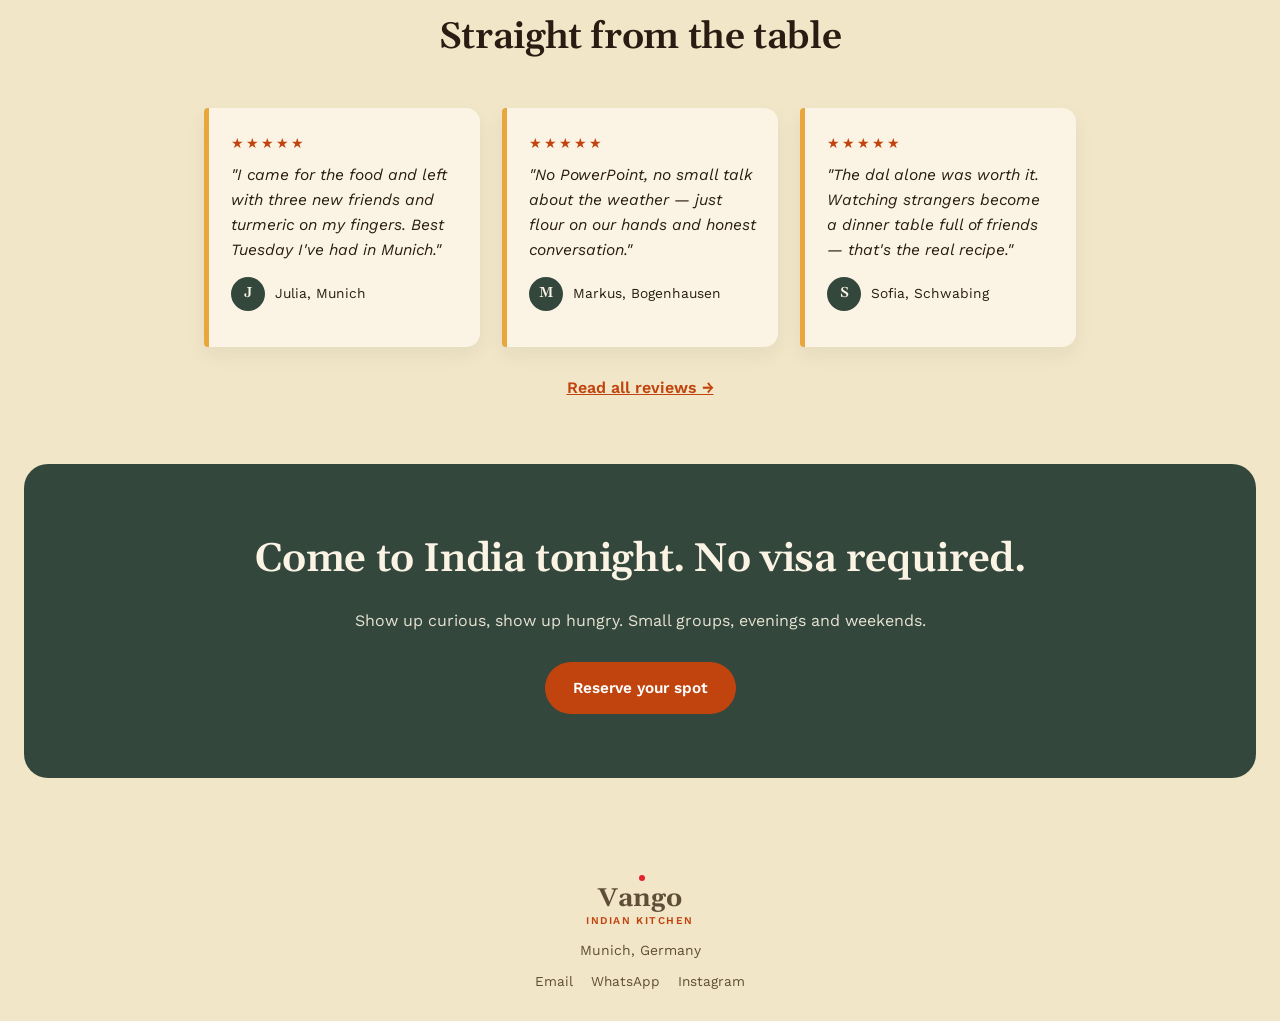
==== commit ce2a0c80: "Add files via upload" ====
--- a/index.html
+++ b/index.html
@@ -121,7 +121,7 @@
 
 <section style="background:var(--curry); color:var(--cream-soft); text-align:center; border-radius:24px; margin:0 24px 64px; padding:64px 24px;">
   <h2 style="font-size:clamp(1.8rem,4vw,2.5rem); margin-bottom:16px;">Come to India tonight. No visa required.</h2>
-  <p style="opacity:0.9; margin-bottom:28px;">Show up positive, show up hungry. Small groups, evenings and weekends.</p>
+  <p style="opacity:0.9; margin-bottom:28px;">Show up curious, show up hungry. Small groups, evenings and weekends.</p>
   <a class="btn btn-primary" href="reserve.html">Reserve your spot</a>
 </section>
 
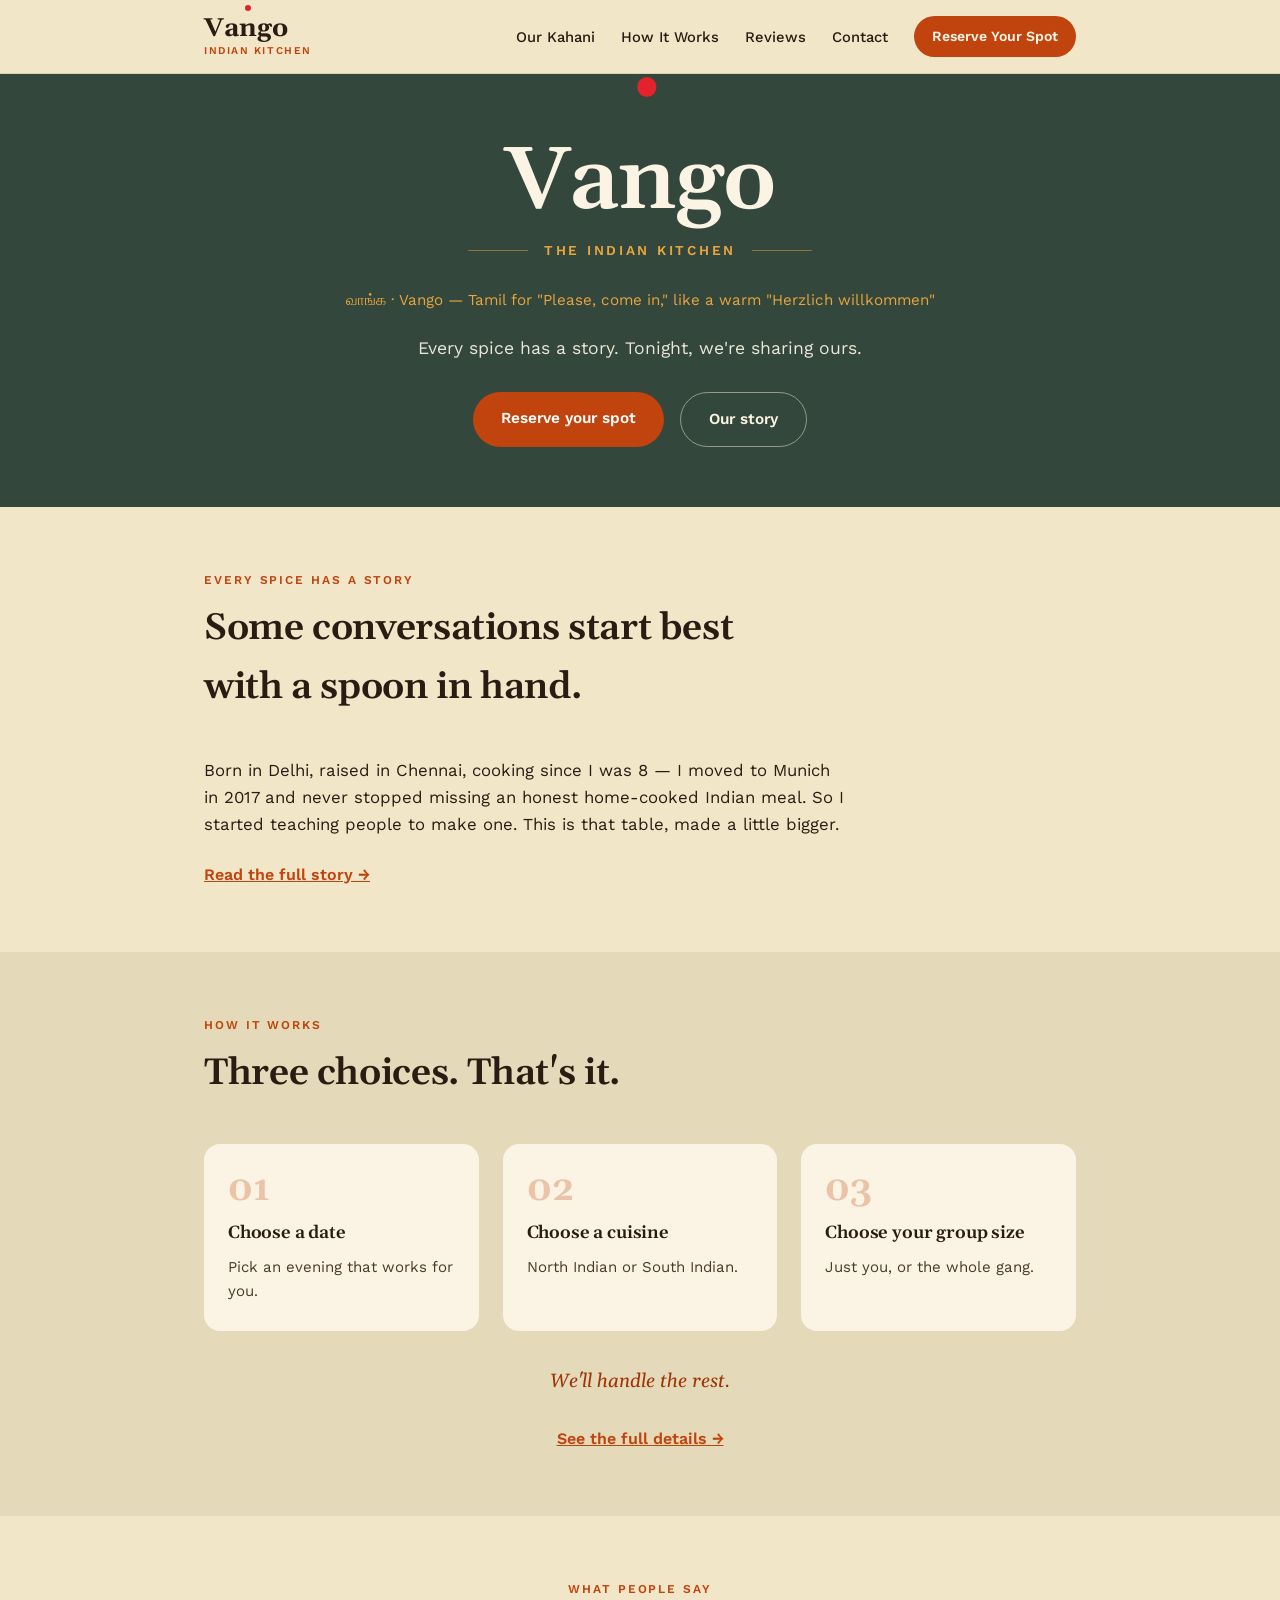
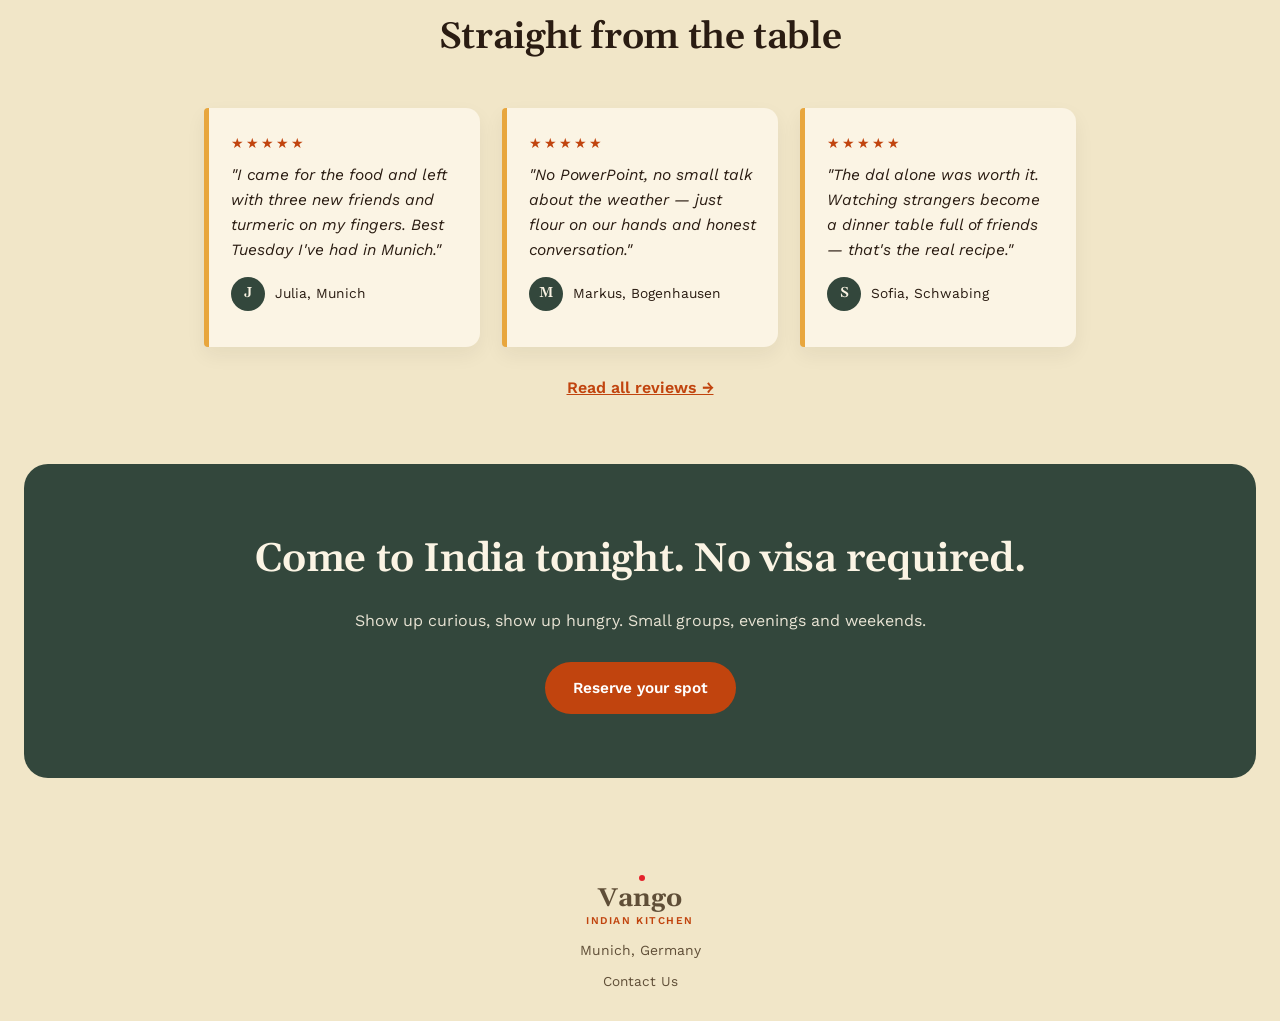
==== commit 37825d38: "Add files via upload" ====
--- a/index.html
+++ b/index.html
@@ -1,144 +1,143 @@
-<!DOCTYPE html>
-<html lang="en">
-<head>
-<meta charset="UTF-8">
-<meta name="viewport" content="width=device-width, initial-scale=1.0">
-<title>Vango — The Indian Kitchen — Indian Cooking Workshops in Munich</title>
-<meta name="description" content="Vango — The Indian Kitchen. A 3-4 course North or South Indian cooking workshop in Munich. Every spice has a story. Tonight, we're sharing ours.">
-<link rel="preconnect" href="https://fonts.googleapis.com">
-<link href="https://fonts.googleapis.com/css2?family=Gelasio:ital,wght@0,400;0,500;0,600;0,700;1,400&family=Work+Sans:wght@400;500;600;700&display=swap" rel="stylesheet">
-<link rel="stylesheet" href="style.css?v=7">
-<style>
-  .home-hero{background:var(--curry); color:var(--cream-soft); padding:64px 0 60px; text-align:center;}
-  .home-hero .brandname{font-size:clamp(3.2rem,9vw,5.5rem); line-height:1; margin-bottom:14px; position:relative;}
-  .home-hero .n-anchor{position:relative;}
-  .home-hero .n-anchor::before{
-    content:""; position:absolute; top:-0.55em; left:50%; transform:translateX(-50%);
-    width:0.22em; height:0.22em; border-radius:50%; background:#E4222B;
-  }
-  .home-hero .brand-rule{display:flex; align-items:center; justify-content:center; gap:16px; margin-bottom:26px;}
-  .home-hero .brand-rule span{
-    font-size:0.85rem; font-weight:600; letter-spacing:0.2em; text-transform:uppercase;
-    color:var(--marigold);
-  }
-  .home-hero .brand-rule::before, .home-hero .brand-rule::after{
-    content:""; height:1px; width:60px; background:rgba(232,166,61,0.5);
-  }
-  .home-hero .tamil-note{color:var(--marigold); font-size:0.95rem; margin-bottom:22px;}
-  .home-hero p.sub{max-width:520px; margin:0 auto 30px; font-size:1.1rem; opacity:0.92;}
-  .home-hero .hero-ctas{display:flex; gap:16px; justify-content:center; flex-wrap:wrap;}
-  .stat-line{display:flex; gap:0; justify-content:center; margin-top:44px; flex-wrap:wrap;}
-</style>
-</head><body>
-
-<header>
-  <nav class="wrap">
-    <a href="index.html" class="logo">
-      <span class="logo-text"><span class="v-name">Va<span class="n-anchor">n</span>go</span><em>Indian Kitchen</em></span>
-    </a>
-    <button class="menu-toggle" aria-label="Toggle menu">☰</button>
-    <div class="nav-links">
-      <ul>
-        <li><a href="our-kahani.html">Our Kahani</a></li>
-        <li><a href="how-it-works.html">How It Works</a></li>
-        <li><a href="reviews.html">Reviews</a></li>
-      </ul>
-      <a class="nav-cta" href="reserve.html">Reserve Your Spot</a>
-    </div>
-  </nav>
-</header>
-
-<section class="home-hero">
-  <div class="wrap">
-    <h1 class="brandname">Va<span class="n-anchor">n</span>go</h1>
-    <div class="brand-rule"><span>The Indian Kitchen</span></div>
-    <div class="tamil-note">வாங்க · Vango — Tamil for "Please, come in," like a warm "Herzlich willkommen"</div>
-    <p class="sub">Every spice has a story. Tonight, we're sharing ours.</p>
-    <div class="hero-ctas">
-      <a class="btn btn-primary" href="reserve.html">Reserve your spot</a>
-      <a class="btn btn-ghost light" href="our-kahani.html">Our story</a>
-    </div>
-  </div>
-</section>
-
-<section>
-  <div class="wrap">
-    <div class="section-head">
-      <div class="eyebrow">Every spice has a story</div>
-      <h2>Some conversations start best with a spoon in hand.</h2>
-    </div>
-    <p style="max-width:640px; font-size:1.05rem; margin-bottom:24px;">Born in Delhi, raised in Chennai, cooking since I was 8 — I moved to Munich in 2017 and never stopped missing an honest home-cooked Indian meal. So I started teaching people to make one. This is that table, made a little bigger.</p>
-    <a href="our-kahani.html" style="font-weight:600; text-decoration:underline; color:var(--brick);">Read the full story →</a>
-  </div>
-</section>
-
-<section style="background:var(--steel);">
-  <div class="wrap">
-    <div class="section-head">
-      <div class="eyebrow">How It Works</div>
-      <h2>Three choices. That's it.</h2>
-    </div>
-    <div class="steps">
-      <div class="step"><div class="step-num">01</div><h3>Choose a date</h3><p>Pick an evening that works for you.</p></div>
-      <div class="step"><div class="step-num">02</div><h3>Choose a cuisine</h3><p>North Indian or South Indian.</p></div>
-      <div class="step"><div class="step-num">03</div><h3>Choose your group size</h3><p>Just you, or the whole gang.</p></div>
-    </div>
-    <p class="curious-line">We'll handle the rest.</p>
-    <div style="text-align:center; margin-top:28px;">
-      <a href="how-it-works.html" style="font-weight:600; text-decoration:underline; color:var(--brick);">See the full details →</a>
-    </div>
-  </div>
-</section>
-
-<section>
-  <div class="wrap">
-    <div class="section-head" style="margin:0 auto 40px; text-align:center;">
-      <div class="eyebrow">What people say</div>
-      <h2>Straight from the table</h2>
-    </div>
-    <div class="reviews-grid" id="reviewsPreview">
-      <div class="review-card">
-        <div class="stars">★★★★★</div>
-        <p class="quote">"I came for the food and left with three new friends and turmeric on my fingers. Best Tuesday I've had in Munich."</p>
-        <div class="review-who"><div class="avatar">J</div> Julia, Munich</div>
-      </div>
-      <div class="review-card">
-        <div class="stars">★★★★★</div>
-        <p class="quote">"No PowerPoint, no small talk about the weather — just flour on our hands and honest conversation."</p>
-        <div class="review-who"><div class="avatar">M</div> Markus, Bogenhausen</div>
-      </div>
-      <div class="review-card">
-        <div class="stars">★★★★★</div>
-        <p class="quote">"The dal alone was worth it. Watching strangers become a dinner table full of friends — that's the real recipe."</p>
-        <div class="review-who"><div class="avatar">S</div> Sofia, Schwabing</div>
-      </div>
-    </div>
-    <div style="text-align:center; margin-top:28px;">
-      <a href="reviews.html" style="font-weight:600; text-decoration:underline; color:var(--brick);">Read all reviews →</a>
-    </div>
-  </div>
-</section>
-
-<section style="background:var(--curry); color:var(--cream-soft); text-align:center; border-radius:24px; margin:0 24px 64px; padding:64px 24px;">
-  <h2 style="font-size:clamp(1.8rem,4vw,2.5rem); margin-bottom:16px;">Come to India tonight. No visa required.</h2>
-  <p style="opacity:0.9; margin-bottom:28px;">Show up curious, show up hungry. Small groups, evenings and weekends.</p>
-  <a class="btn btn-primary" href="reserve.html">Reserve your spot</a>
-</section>
-
-<footer>
-  <div class="wrap">
-    <a href="index.html" class="logo" style="justify-content:center; display:inline-flex;">
-      <span class="logo-text"><span class="v-name">Va<span class="n-anchor">n</span>go</span><em>Indian Kitchen</em></span>
-    </a>
-    <p>Munich, Germany</p>
-    <div class="foot-links">
-      <a href="mailto:deepika.iyer22@gmail.com">Email</a>
-      <a href="https://wa.me/4915251748784" target="_blank" rel="noopener">WhatsApp</a>
-      <a href="https://instagram.com/" target="_blank" rel="noopener">Instagram</a>
-    </div>
-  </div>
-</footer>
-
-<script src="supabase-config.js"></script>
-</body>
-</html>
+<!DOCTYPE html>
+<html lang="en">
+<head>
+<meta charset="UTF-8">
+<meta name="viewport" content="width=device-width, initial-scale=1.0">
+<title>Vango — The Indian Kitchen — Indian Cooking Workshops in Munich</title>
+<meta name="description" content="Vango — The Indian Kitchen. A 3-4 course North or South Indian cooking workshop in Munich. Every spice has a story. Tonight, we're sharing ours.">
+<link rel="preconnect" href="https://fonts.googleapis.com">
+<link href="https://fonts.googleapis.com/css2?family=Gelasio:ital,wght@0,400;0,500;0,600;0,700;1,400&family=Work+Sans:wght@400;500;600;700&display=swap" rel="stylesheet">
+<link rel="stylesheet" href="style.css?v=7">
+<style>
+  .home-hero{background:var(--curry); color:var(--cream-soft); padding:64px 0 60px; text-align:center;}
+  .home-hero .brandname{font-size:clamp(3.2rem,9vw,5.5rem); line-height:1; margin-bottom:14px; position:relative;}
+  .home-hero .n-anchor{position:relative;}
+  .home-hero .n-anchor::before{
+    content:""; position:absolute; top:-0.55em; left:50%; transform:translateX(-50%);
+    width:0.22em; height:0.22em; border-radius:50%; background:#E4222B;
+  }
+  .home-hero .brand-rule{display:flex; align-items:center; justify-content:center; gap:16px; margin-bottom:26px;}
+  .home-hero .brand-rule span{
+    font-size:0.85rem; font-weight:600; letter-spacing:0.2em; text-transform:uppercase;
+    color:var(--marigold);
+  }
+  .home-hero .brand-rule::before, .home-hero .brand-rule::after{
+    content:""; height:1px; width:60px; background:rgba(232,166,61,0.5);
+  }
+  .home-hero .tamil-note{color:var(--marigold); font-size:0.95rem; margin-bottom:22px;}
+  .home-hero p.sub{max-width:520px; margin:0 auto 30px; font-size:1.1rem; opacity:0.92;}
+  .home-hero .hero-ctas{display:flex; gap:16px; justify-content:center; flex-wrap:wrap;}
+  .stat-line{display:flex; gap:0; justify-content:center; margin-top:44px; flex-wrap:wrap;}
+</style>
+</head><body>
+
+<header>
+  <nav class="wrap">
+    <a href="index.html" class="logo">
+      <span class="logo-text"><span class="v-name">Va<span class="n-anchor">n</span>go</span><em>Indian Kitchen</em></span>
+    </a>
+    <button class="menu-toggle" aria-label="Toggle menu">☰</button>
+    <div class="nav-links">
+      <ul>
+        <li><a href="our-kahani.html">Our Kahani</a></li>
+        <li><a href="how-it-works.html">How It Works</a></li>
+        <li><a href="reviews.html">Reviews</a></li>
+        <li><a href="contact.html">Contact</a></li>
+      </ul>
+      <a class="nav-cta" href="reserve.html">Reserve Your Spot</a>
+    </div>
+  </nav>
+</header>
+
+<section class="home-hero">
+  <div class="wrap">
+    <h1 class="brandname">Va<span class="n-anchor">n</span>go</h1>
+    <div class="brand-rule"><span>The Indian Kitchen</span></div>
+    <div class="tamil-note">வாங்க · Vango — Tamil for "Please, come in," like a warm "Herzlich willkommen"</div>
+    <p class="sub">Every spice has a story. Tonight, we're sharing ours.</p>
+    <div class="hero-ctas">
+      <a class="btn btn-primary" href="reserve.html">Reserve your spot</a>
+      <a class="btn btn-ghost light" href="our-kahani.html">Our story</a>
+    </div>
+  </div>
+</section>
+
+<section>
+  <div class="wrap">
+    <div class="section-head">
+      <div class="eyebrow">Every spice has a story</div>
+      <h2>Some conversations start best with a spoon in hand.</h2>
+    </div>
+    <p style="max-width:640px; font-size:1.05rem; margin-bottom:24px;">Born in Delhi, raised in Chennai, cooking since I was 8 — I moved to Munich in 2017 and never stopped missing an honest home-cooked Indian meal. So I started teaching people to make one. This is that table, made a little bigger.</p>
+    <a href="our-kahani.html" style="font-weight:600; text-decoration:underline; color:var(--brick);">Read the full story →</a>
+  </div>
+</section>
+
+<section style="background:var(--steel);">
+  <div class="wrap">
+    <div class="section-head">
+      <div class="eyebrow">How It Works</div>
+      <h2>Three choices. That's it.</h2>
+    </div>
+    <div class="steps">
+      <div class="step"><div class="step-num">01</div><h3>Choose a date</h3><p>Pick an evening that works for you.</p></div>
+      <div class="step"><div class="step-num">02</div><h3>Choose a cuisine</h3><p>North Indian or South Indian.</p></div>
+      <div class="step"><div class="step-num">03</div><h3>Choose your group size</h3><p>Just you, or the whole gang.</p></div>
+    </div>
+    <p class="curious-line">We'll handle the rest.</p>
+    <div style="text-align:center; margin-top:28px;">
+      <a href="how-it-works.html" style="font-weight:600; text-decoration:underline; color:var(--brick);">See the full details →</a>
+    </div>
+  </div>
+</section>
+
+<section>
+  <div class="wrap">
+    <div class="section-head" style="margin:0 auto 40px; text-align:center;">
+      <div class="eyebrow">What people say</div>
+      <h2>Straight from the table</h2>
+    </div>
+    <div class="reviews-grid" id="reviewsPreview">
+      <div class="review-card">
+        <div class="stars">★★★★★</div>
+        <p class="quote">"I came for the food and left with three new friends and turmeric on my fingers. Best Tuesday I've had in Munich."</p>
+        <div class="review-who"><div class="avatar">J</div> Julia, Munich</div>
+      </div>
+      <div class="review-card">
+        <div class="stars">★★★★★</div>
+        <p class="quote">"No PowerPoint, no small talk about the weather — just flour on our hands and honest conversation."</p>
+        <div class="review-who"><div class="avatar">M</div> Markus, Bogenhausen</div>
+      </div>
+      <div class="review-card">
+        <div class="stars">★★★★★</div>
+        <p class="quote">"The dal alone was worth it. Watching strangers become a dinner table full of friends — that's the real recipe."</p>
+        <div class="review-who"><div class="avatar">S</div> Sofia, Schwabing</div>
+      </div>
+    </div>
+    <div style="text-align:center; margin-top:28px;">
+      <a href="reviews.html" style="font-weight:600; text-decoration:underline; color:var(--brick);">Read all reviews →</a>
+    </div>
+  </div>
+</section>
+
+<section style="background:var(--curry); color:var(--cream-soft); text-align:center; border-radius:24px; margin:0 24px 64px; padding:64px 24px;">
+  <h2 style="font-size:clamp(1.8rem,4vw,2.5rem); margin-bottom:16px;">Come to India tonight. No visa required.</h2>
+  <p style="opacity:0.9; margin-bottom:28px;">Show up curious, show up hungry. Small groups, evenings and weekends.</p>
+  <a class="btn btn-primary" href="reserve.html">Reserve your spot</a>
+</section>
+
+<footer>
+  <div class="wrap">
+    <a href="index.html" class="logo" style="justify-content:center; display:inline-flex;">
+      <span class="logo-text"><span class="v-name">Va<span class="n-anchor">n</span>go</span><em>Indian Kitchen</em></span>
+    </a>
+    <p>Munich, Germany</p>
+    <div class="foot-links">
+      <a href="contact.html">Contact Us</a>
+    </div>
+  </div>
+</footer>
+
+<script src="supabase-config.js"></script>
+</body>
+</html>
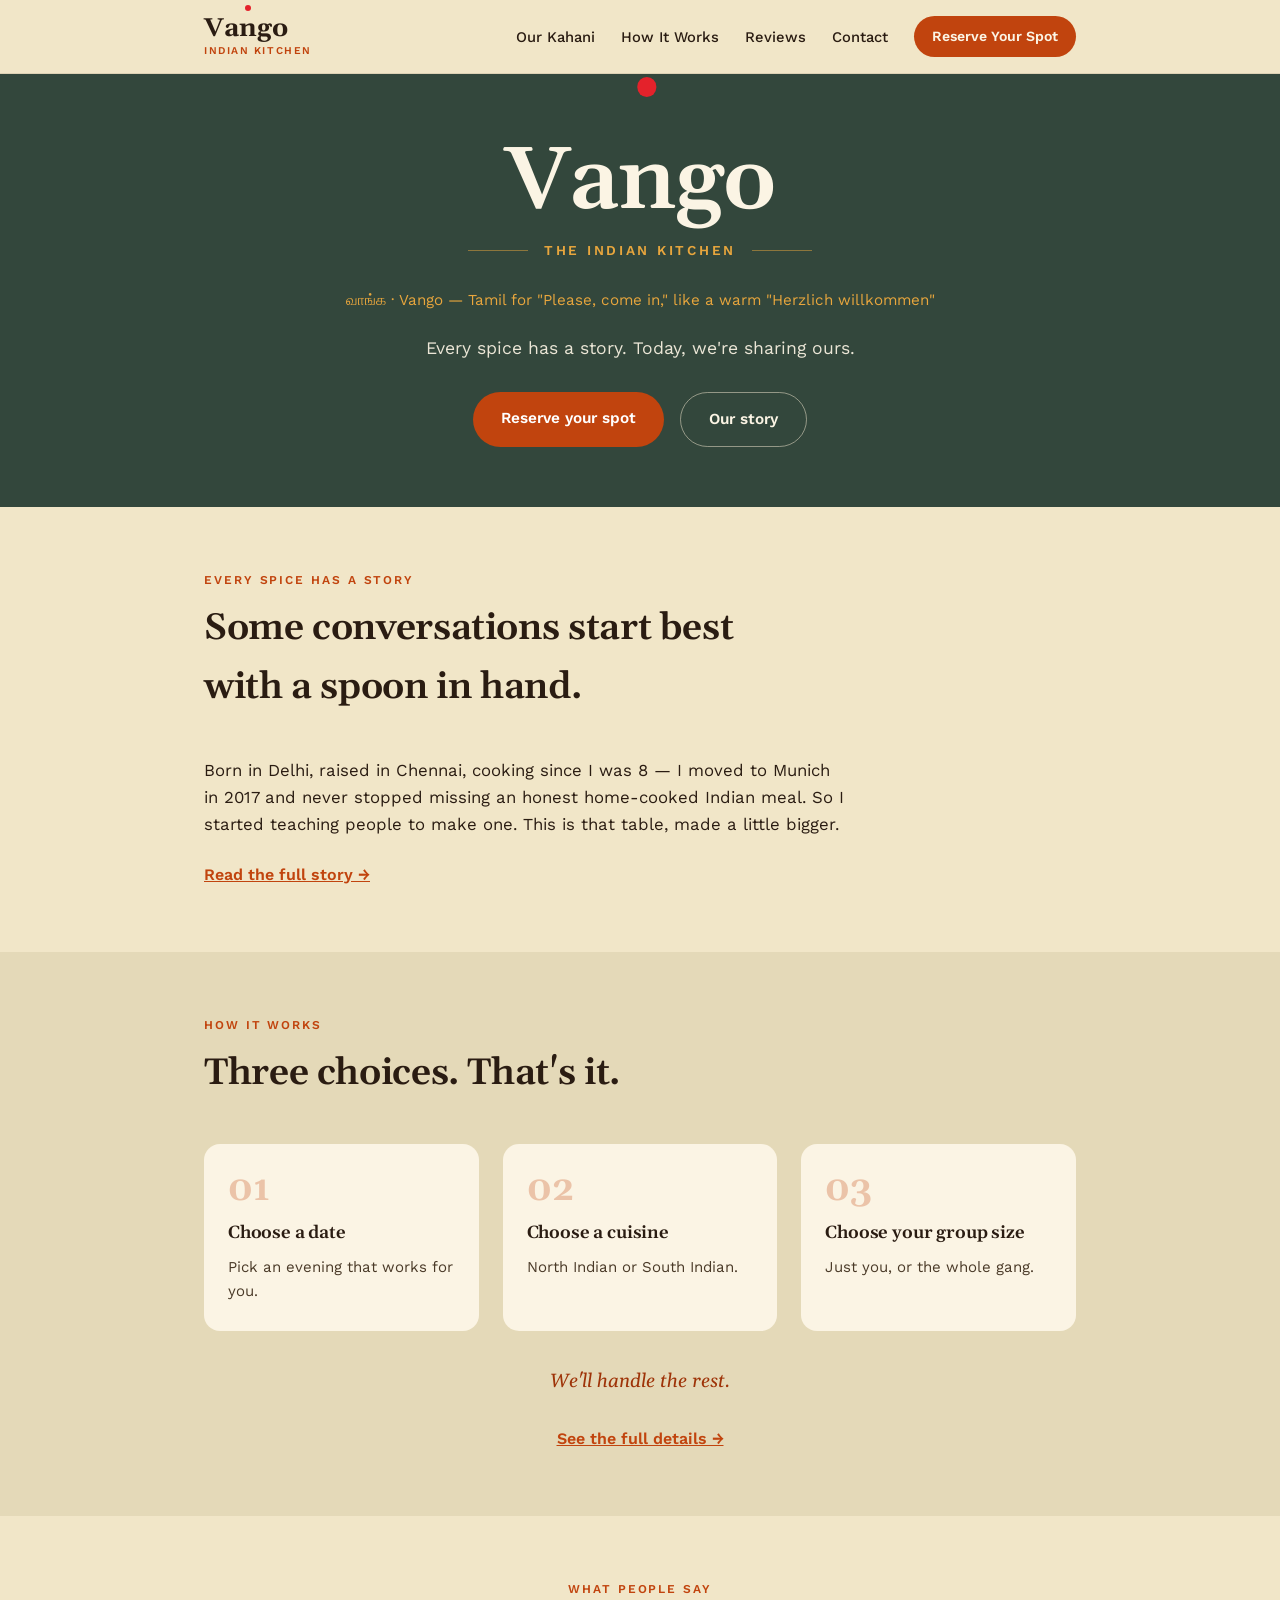
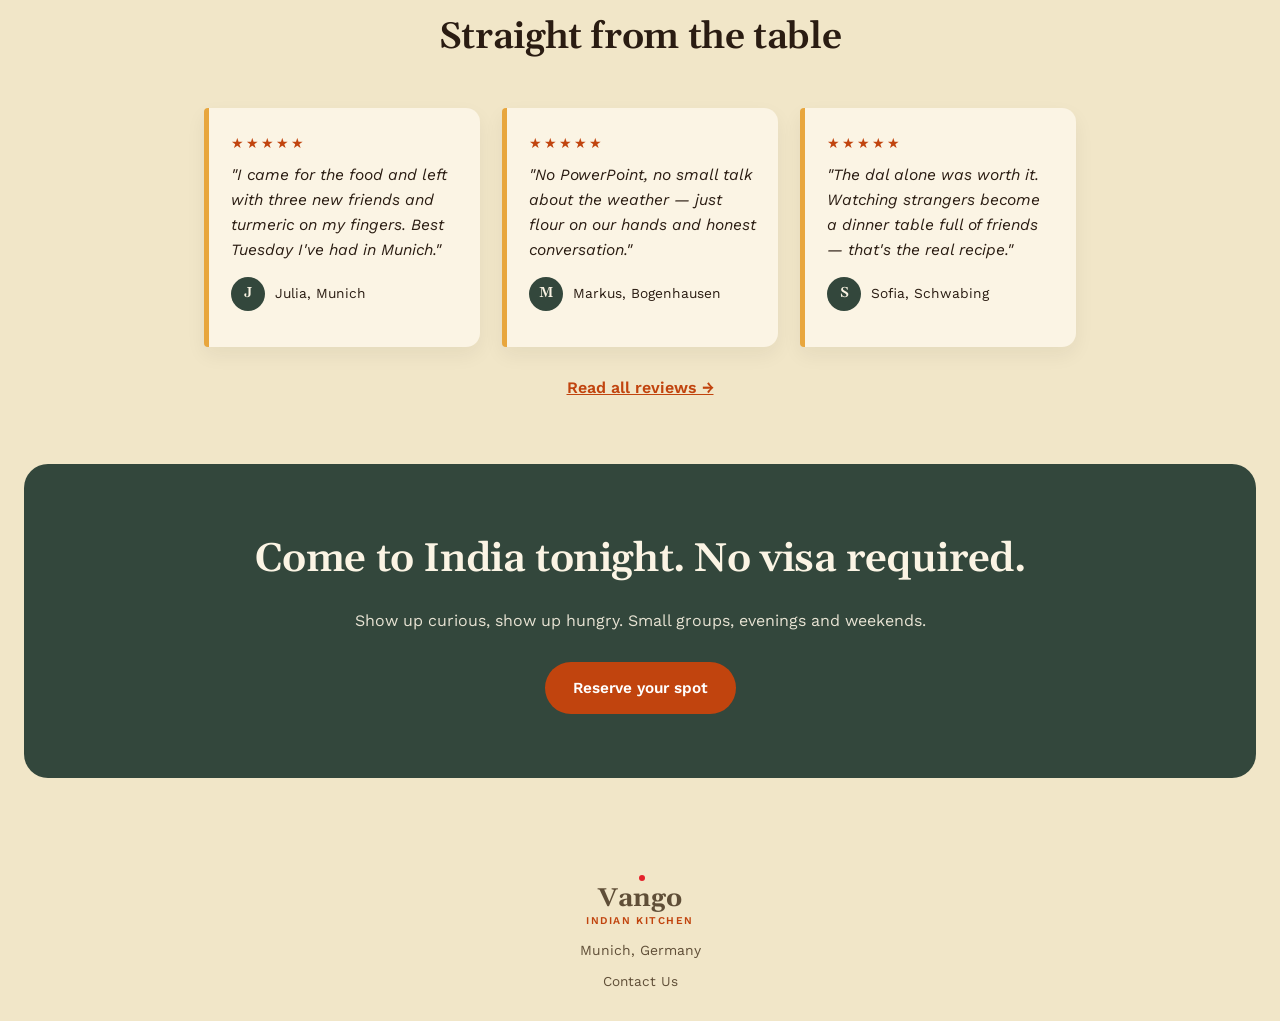
==== commit eb94f153: "Add files via upload" ====
--- a/index.html
+++ b/index.html
@@ -4,7 +4,7 @@
 <meta charset="UTF-8">
 <meta name="viewport" content="width=device-width, initial-scale=1.0">
 <title>Vango — The Indian Kitchen — Indian Cooking Workshops in Munich</title>
-<meta name="description" content="Vango — The Indian Kitchen. A 3-4 course North or South Indian cooking workshop in Munich. Every spice has a story. Tonight, we're sharing ours.">
+<meta name="description" content="Vango — The Indian Kitchen. A 3-4 course North or South Indian cooking workshop in Munich. Every spice has a story. Today, we're sharing ours.">
 <link rel="preconnect" href="https://fonts.googleapis.com">
 <link href="https://fonts.googleapis.com/css2?family=Gelasio:ital,wght@0,400;0,500;0,600;0,700;1,400&family=Work+Sans:wght@400;500;600;700&display=swap" rel="stylesheet">
 <link rel="stylesheet" href="style.css?v=7">
@@ -54,7 +54,7 @@
     <h1 class="brandname">Va<span class="n-anchor">n</span>go</h1>
     <div class="brand-rule"><span>The Indian Kitchen</span></div>
     <div class="tamil-note">வாங்க · Vango — Tamil for "Please, come in," like a warm "Herzlich willkommen"</div>
-    <p class="sub">Every spice has a story. Tonight, we're sharing ours.</p>
+    <p class="sub">Every spice has a story. Today, we're sharing ours.</p>
     <div class="hero-ctas">
       <a class="btn btn-primary" href="reserve.html">Reserve your spot</a>
       <a class="btn btn-ghost light" href="our-kahani.html">Our story</a>
